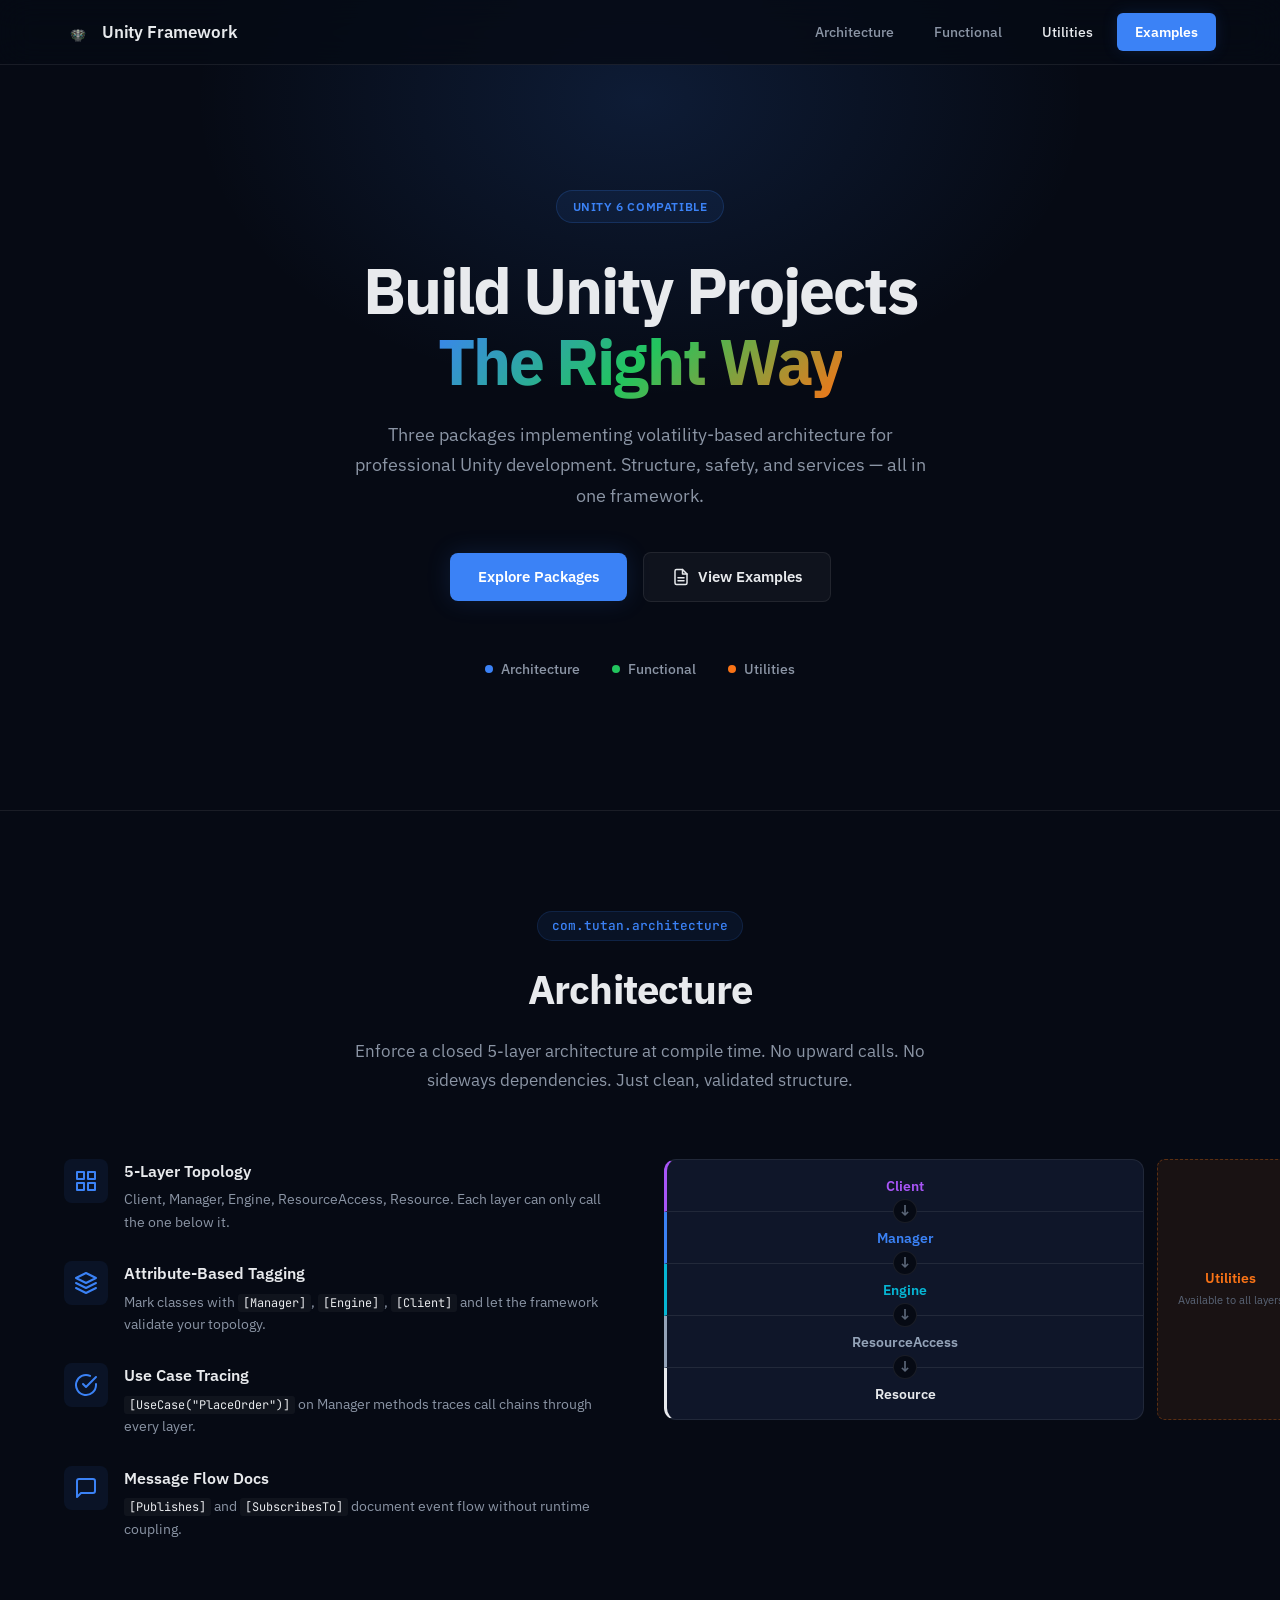
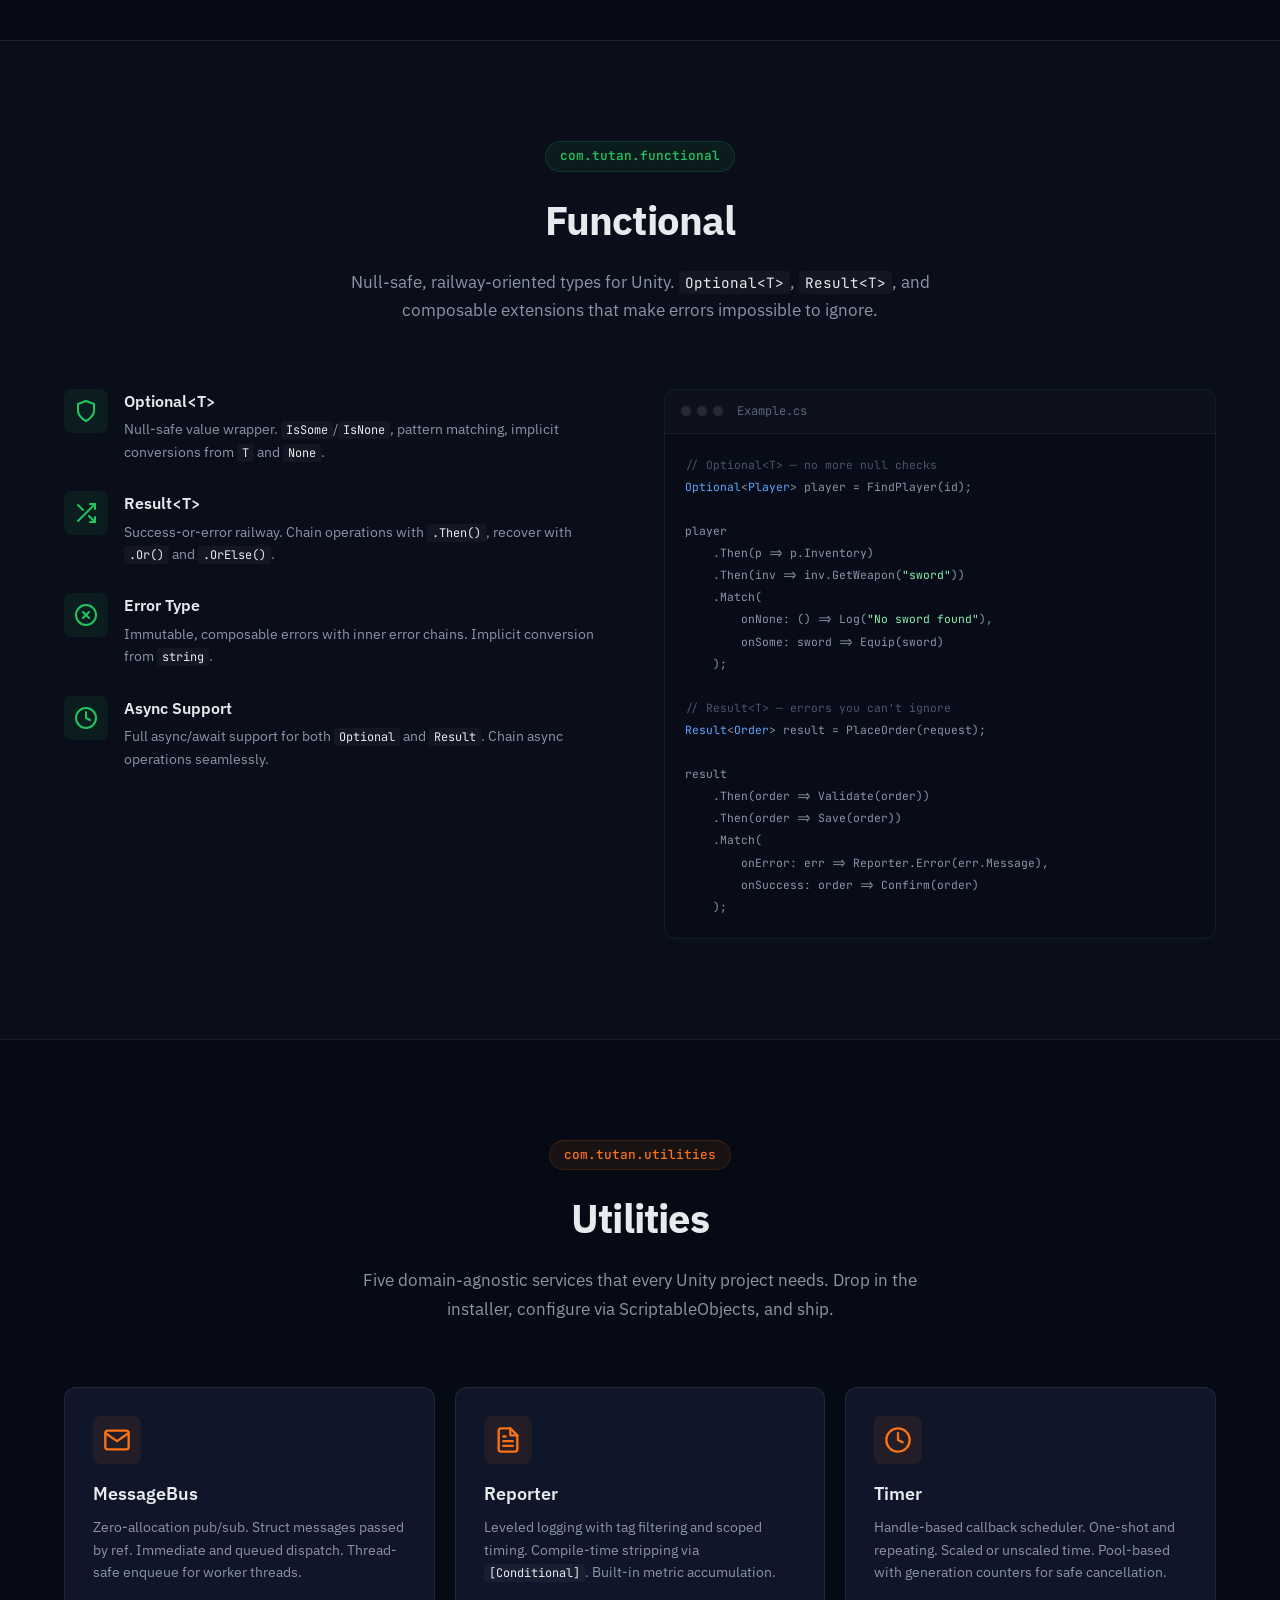
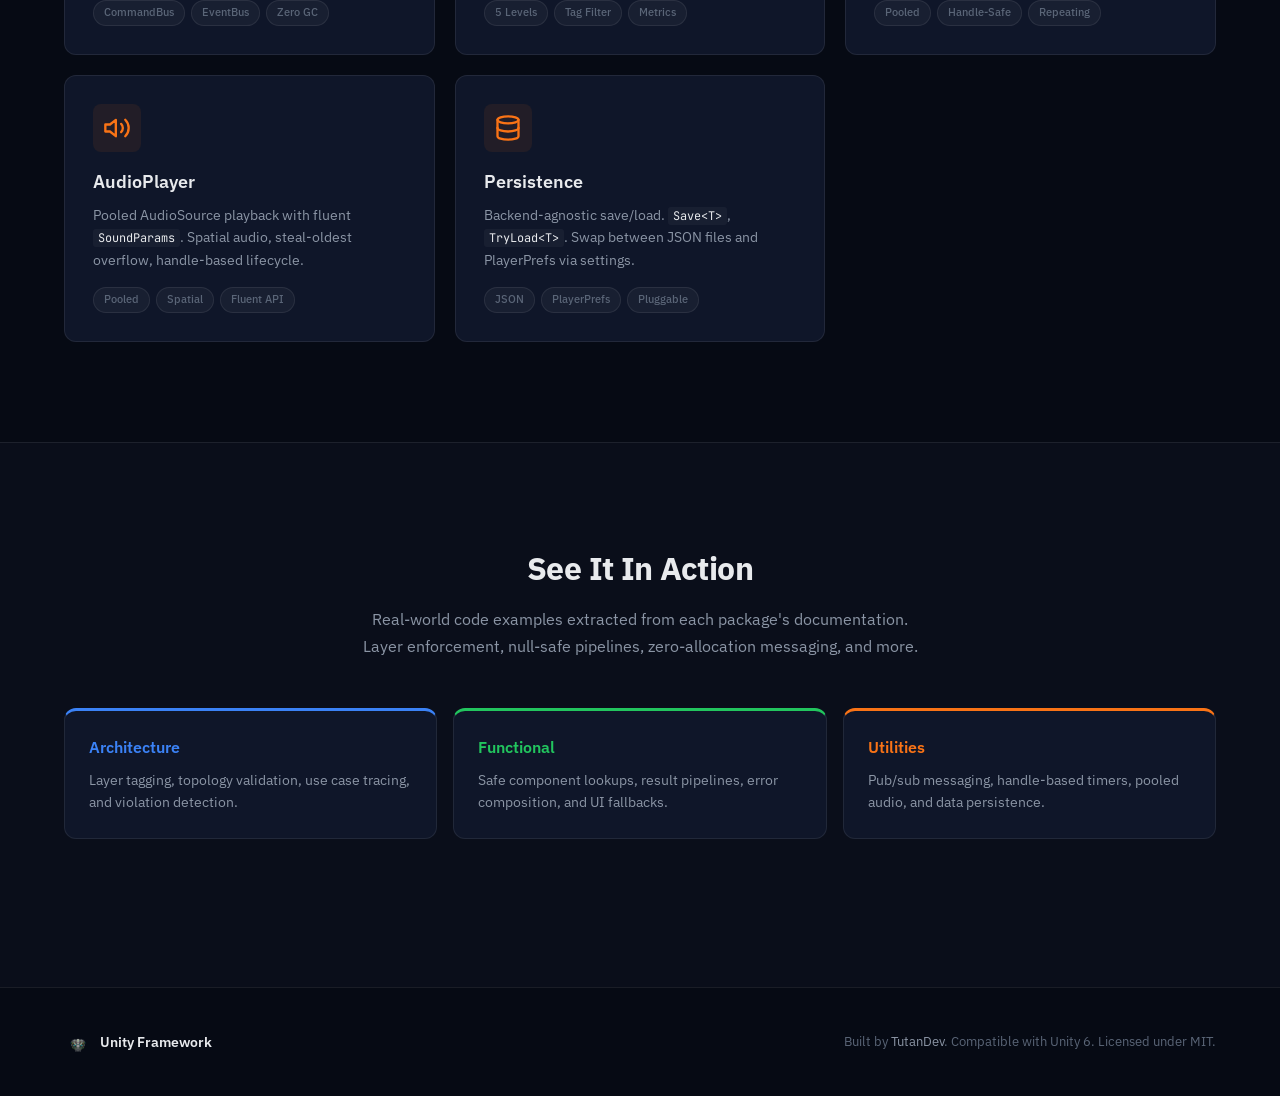
==== index.html @ 863e9ae8 "Initial Unity Framework showcase website Single-page site with three package sections (Architecture," ====
<!DOCTYPE html>
<html lang="en">
<head>
  <meta charset="UTF-8">
  <meta name="viewport" content="width=device-width, initial-scale=1.0">
  <title>Unity Framework - Professional Unity Packages</title>
  <meta name="description" content="Three Unity packages for building professional projects using volatility-based architecture. Architecture enforcement, functional primitives, and infrastructure utilities.">
  <link rel="preconnect" href="https://fonts.googleapis.com">
  <link rel="preconnect" href="https://fonts.gstatic.com" crossorigin>
  <link href="https://fonts.googleapis.com/css2?family=IBM+Plex+Sans:wght@300;400;500;600;700&family=JetBrains+Mono:wght@400;500;600&display=swap" rel="stylesheet">
  <link rel="stylesheet" href="styles.css">
</head>
<body>

  <!-- Navigation -->
  <nav class="nav" id="nav">
    <div class="nav-inner">
      <a href="#hero" class="nav-logo">
        <img src="logo.png" alt="" class="nav-logo-icon" aria-hidden="true">
        Unity Framework
      </a>
      <div class="nav-links">
        <a href="#architecture" class="nav-link">Architecture</a>
        <a href="#functional" class="nav-link">Functional</a>
        <a href="#utilities" class="nav-link">Utilities</a>
        <a href="examples.html" class="nav-link nav-link--examples">Examples</a>
      </div>
      <button class="nav-toggle" id="nav-toggle" aria-label="Toggle navigation menu" aria-expanded="false">
        <span></span><span></span><span></span>
      </button>
    </div>
  </nav>

  <!-- Hero -->
  <header class="hero" id="hero">
    <div class="hero-glow" aria-hidden="true"></div>
    <div class="container hero-content">
      <div class="hero-badge">Unity 6 Compatible</div>
      <h1 class="hero-title">
        Build Unity Projects<br>
        <span class="hero-title-accent">The Right Way</span>
      </h1>
      <p class="hero-subtitle">
        Three packages implementing volatility-based architecture for professional Unity development.
        Structure, safety, and services — all in one framework.
      </p>
      <div class="hero-actions">
        <a href="#architecture" class="btn btn--primary">Explore Packages</a>
        <a href="examples.html" class="btn btn--ghost">
          <svg width="18" height="18" viewBox="0 0 24 24" fill="none" stroke="currentColor" stroke-width="2" stroke-linecap="round" stroke-linejoin="round" aria-hidden="true"><path d="M14 2H6a2 2 0 00-2 2v16a2 2 0 002 2h12a2 2 0 002-2V8z"/><polyline points="14 2 14 8 20 8"/><line x1="16" y1="13" x2="8" y2="13"/><line x1="16" y1="17" x2="8" y2="17"/></svg>
          View Examples
        </a>
      </div>
      <div class="hero-packages">
        <a href="#architecture" class="hero-package hero-package--arch">
          <span class="hero-package-dot" aria-hidden="true"></span>
          Architecture
        </a>
        <a href="#functional" class="hero-package hero-package--func">
          <span class="hero-package-dot" aria-hidden="true"></span>
          Functional
        </a>
        <a href="#utilities" class="hero-package hero-package--util">
          <span class="hero-package-dot" aria-hidden="true"></span>
          Utilities
        </a>
      </div>
    </div>
  </header>

  <!-- Architecture Package -->
  <section class="package" id="architecture">
    <div class="container">
      <div class="package-header">
        <span class="package-label package-label--arch">com.tutan.architecture</span>
        <h2 class="package-title">Architecture</h2>
        <p class="package-desc">
          Enforce a closed 5-layer architecture at compile time.
          No upward calls. No sideways dependencies. Just clean, validated structure.
        </p>
      </div>
      <div class="arch-layout">
        <div class="feature-list">
          <div class="feature">
            <div class="feature-icon feature-icon--arch" aria-hidden="true">
              <svg width="24" height="24" viewBox="0 0 24 24" fill="none" stroke="currentColor" stroke-width="2" stroke-linecap="round" stroke-linejoin="round"><rect x="3" y="3" width="7" height="7"/><rect x="14" y="3" width="7" height="7"/><rect x="3" y="14" width="7" height="7"/><rect x="14" y="14" width="7" height="7"/></svg>
            </div>
            <div>
              <h3 class="feature-name">5-Layer Topology</h3>
              <p class="feature-desc">Client, Manager, Engine, ResourceAccess, Resource. Each layer can only call the one below it.</p>
            </div>
          </div>
          <div class="feature">
            <div class="feature-icon feature-icon--arch" aria-hidden="true">
              <svg width="24" height="24" viewBox="0 0 24 24" fill="none" stroke="currentColor" stroke-width="2" stroke-linecap="round" stroke-linejoin="round"><path d="M12 2L2 7l10 5 10-5-10-5z"/><path d="M2 17l10 5 10-5"/><path d="M2 12l10 5 10-5"/></svg>
            </div>
            <div>
              <h3 class="feature-name">Attribute-Based Tagging</h3>
              <p class="feature-desc">Mark classes with <code>[Manager]</code>, <code>[Engine]</code>, <code>[Client]</code> and let the framework validate your topology.</p>
            </div>
          </div>
          <div class="feature">
            <div class="feature-icon feature-icon--arch" aria-hidden="true">
              <svg width="24" height="24" viewBox="0 0 24 24" fill="none" stroke="currentColor" stroke-width="2" stroke-linecap="round" stroke-linejoin="round"><path d="M22 11.08V12a10 10 0 11-5.93-9.14"/><polyline points="22 4 12 14.01 9 11.01"/></svg>
            </div>
            <div>
              <h3 class="feature-name">Use Case Tracing</h3>
              <p class="feature-desc"><code>[UseCase("PlaceOrder")]</code> on Manager methods traces call chains through every layer.</p>
            </div>
          </div>
          <div class="feature">
            <div class="feature-icon feature-icon--arch" aria-hidden="true">
              <svg width="24" height="24" viewBox="0 0 24 24" fill="none" stroke="currentColor" stroke-width="2" stroke-linecap="round" stroke-linejoin="round"><path d="M21 15a2 2 0 01-2 2H7l-4 4V5a2 2 0 012-2h14a2 2 0 012 2z"/></svg>
            </div>
            <div>
              <h3 class="feature-name">Message Flow Docs</h3>
              <p class="feature-desc"><code>[Publishes]</code> and <code>[SubscribesTo]</code> document event flow without runtime coupling.</p>
            </div>
          </div>
        </div>

        <!-- Layer Diagram -->
      <div class="layer-diagram" aria-label="Architecture layer diagram showing the 5 layers">
        <div class="layer layer--client">
          <span class="layer-name">Client</span>
          <span class="layer-arrow" aria-hidden="true">&#8595;</span>
        </div>
        <div class="layer layer--manager">
          <span class="layer-name">Manager</span>
          <span class="layer-arrow" aria-hidden="true">&#8595;</span>
        </div>
        <div class="layer layer--engine">
          <span class="layer-name">Engine</span>
          <span class="layer-arrow" aria-hidden="true">&#8595;</span>
        </div>
        <div class="layer layer--access">
          <span class="layer-name">ResourceAccess</span>
          <span class="layer-arrow" aria-hidden="true">&#8595;</span>
        </div>
        <div class="layer layer--resource">
          <span class="layer-name">Resource</span>
        </div>
        <div class="layer-sidebar">
          <span class="layer-sidebar-label">Utilities</span>
          <span class="layer-sidebar-note">Available to all layers</span>
        </div>
      </div>
      </div>
    </div>
  </section>

  <!-- Functional Package -->
  <section class="package package--alt" id="functional">
    <div class="container">
      <div class="package-header">
        <span class="package-label package-label--func">com.tutan.functional</span>
        <h2 class="package-title">Functional</h2>
        <p class="package-desc">
          Null-safe, railway-oriented types for Unity.
          <code>Optional&lt;T&gt;</code>, <code>Result&lt;T&gt;</code>, and composable extensions that make errors impossible to ignore.
        </p>
      </div>
      <div class="package-grid package-grid--reverse">
        <div class="code-card code-card--func">
          <div class="code-card-header">
            <span class="code-card-dot" aria-hidden="true"></span>
            <span class="code-card-dot" aria-hidden="true"></span>
            <span class="code-card-dot" aria-hidden="true"></span>
            <span class="code-card-file">Example.cs</span>
          </div>
<pre class="code-block"><code><span class="cmt">// Optional&lt;T&gt; — no more null checks</span>
<span class="type">Optional</span>&lt;<span class="type">Player</span>&gt; player = FindPlayer(id);

player
    .Then(p => p.Inventory)
    .Then(inv => inv.GetWeapon(<span class="str">"sword"</span>))
    .Match(
        onNone: () => Log(<span class="str">"No sword found"</span>),
        onSome: sword => Equip(sword)
    );

<span class="cmt">// Result&lt;T&gt; — errors you can't ignore</span>
<span class="type">Result</span>&lt;<span class="type">Order</span>&gt; result = PlaceOrder(request);

result
    .Then(order => Validate(order))
    .Then(order => Save(order))
    .Match(
        onError: err => Reporter.Error(err.Message),
        onSuccess: order => Confirm(order)
    );</code></pre>
        </div>
        <div class="feature-list">
          <div class="feature">
            <div class="feature-icon feature-icon--func" aria-hidden="true">
              <svg width="24" height="24" viewBox="0 0 24 24" fill="none" stroke="currentColor" stroke-width="2" stroke-linecap="round" stroke-linejoin="round"><path d="M12 22s8-4 8-10V5l-8-3-8 3v7c0 6 8 10 8 10z"/></svg>
            </div>
            <div>
              <h3 class="feature-name">Optional&lt;T&gt;</h3>
              <p class="feature-desc">Null-safe value wrapper. <code>IsSome</code>/<code>IsNone</code>, pattern matching, implicit conversions from <code>T</code> and <code>None</code>.</p>
            </div>
          </div>
          <div class="feature">
            <div class="feature-icon feature-icon--func" aria-hidden="true">
              <svg width="24" height="24" viewBox="0 0 24 24" fill="none" stroke="currentColor" stroke-width="2" stroke-linecap="round" stroke-linejoin="round"><polyline points="16 3 21 3 21 8"/><line x1="4" y1="20" x2="21" y2="3"/><polyline points="21 16 21 21 16 21"/><line x1="15" y1="15" x2="21" y2="21"/><line x1="4" y1="4" x2="9" y2="9"/></svg>
            </div>
            <div>
              <h3 class="feature-name">Result&lt;T&gt;</h3>
              <p class="feature-desc">Success-or-error railway. Chain operations with <code>.Then()</code>, recover with <code>.Or()</code> and <code>.OrElse()</code>.</p>
            </div>
          </div>
          <div class="feature">
            <div class="feature-icon feature-icon--func" aria-hidden="true">
              <svg width="24" height="24" viewBox="0 0 24 24" fill="none" stroke="currentColor" stroke-width="2" stroke-linecap="round" stroke-linejoin="round"><circle cx="12" cy="12" r="10"/><line x1="15" y1="9" x2="9" y2="15"/><line x1="9" y1="9" x2="15" y2="15"/></svg>
            </div>
            <div>
              <h3 class="feature-name">Error Type</h3>
              <p class="feature-desc">Immutable, composable errors with inner error chains. Implicit conversion from <code>string</code>.</p>
            </div>
          </div>
          <div class="feature">
            <div class="feature-icon feature-icon--func" aria-hidden="true">
              <svg width="24" height="24" viewBox="0 0 24 24" fill="none" stroke="currentColor" stroke-width="2" stroke-linecap="round" stroke-linejoin="round"><circle cx="12" cy="12" r="10"/><polyline points="12 6 12 12 16 14"/></svg>
            </div>
            <div>
              <h3 class="feature-name">Async Support</h3>
              <p class="feature-desc">Full async/await support for both <code>Optional</code> and <code>Result</code>. Chain async operations seamlessly.</p>
            </div>
          </div>
        </div>
      </div>
    </div>
  </section>

  <!-- Utilities Package -->
  <section class="package" id="utilities">
    <div class="container">
      <div class="package-header">
        <span class="package-label package-label--util">com.tutan.utilities</span>
        <h2 class="package-title">Utilities</h2>
        <p class="package-desc">
          Five domain-agnostic services that every Unity project needs.
          Drop in the installer, configure via ScriptableObjects, and ship.
        </p>
      </div>

      <div class="util-grid">
        <!-- MessageBus -->
        <div class="util-card">
          <div class="util-card-icon util-card-icon--util" aria-hidden="true">
            <svg width="28" height="28" viewBox="0 0 24 24" fill="none" stroke="currentColor" stroke-width="2" stroke-linecap="round" stroke-linejoin="round"><path d="M4 4h16c1.1 0 2 .9 2 2v12c0 1.1-.9 2-2 2H4c-1.1 0-2-.9-2-2V6c0-1.1.9-2 2-2z"/><polyline points="22,6 12,13 2,6"/></svg>
          </div>
          <h3 class="util-card-title">MessageBus</h3>
          <p class="util-card-desc">Zero-allocation pub/sub. Struct messages passed by ref. Immediate and queued dispatch. Thread-safe enqueue for worker threads.</p>
          <div class="util-card-tags">
            <span class="tag">CommandBus</span>
            <span class="tag">EventBus</span>
            <span class="tag">Zero GC</span>
          </div>
        </div>

        <!-- Reporter -->
        <div class="util-card">
          <div class="util-card-icon util-card-icon--util" aria-hidden="true">
            <svg width="28" height="28" viewBox="0 0 24 24" fill="none" stroke="currentColor" stroke-width="2" stroke-linecap="round" stroke-linejoin="round"><path d="M14 2H6a2 2 0 00-2 2v16a2 2 0 002 2h12a2 2 0 002-2V8z"/><polyline points="14 2 14 8 20 8"/><line x1="16" y1="13" x2="8" y2="13"/><line x1="16" y1="17" x2="8" y2="17"/><polyline points="10 9 9 9 8 9"/></svg>
          </div>
          <h3 class="util-card-title">Reporter</h3>
          <p class="util-card-desc">Leveled logging with tag filtering and scoped timing. Compile-time stripping via <code>[Conditional]</code>. Built-in metric accumulation.</p>
          <div class="util-card-tags">
            <span class="tag">5 Levels</span>
            <span class="tag">Tag Filter</span>
            <span class="tag">Metrics</span>
          </div>
        </div>

        <!-- Timer -->
        <div class="util-card">
          <div class="util-card-icon util-card-icon--util" aria-hidden="true">
            <svg width="28" height="28" viewBox="0 0 24 24" fill="none" stroke="currentColor" stroke-width="2" stroke-linecap="round" stroke-linejoin="round"><circle cx="12" cy="12" r="10"/><polyline points="12 6 12 12 16 14"/></svg>
          </div>
          <h3 class="util-card-title">Timer</h3>
          <p class="util-card-desc">Handle-based callback scheduler. One-shot and repeating. Scaled or unscaled time. Pool-based with generation counters for safe cancellation.</p>
          <div class="util-card-tags">
            <span class="tag">Pooled</span>
            <span class="tag">Handle-Safe</span>
            <span class="tag">Repeating</span>
          </div>
        </div>

        <!-- AudioPlayer -->
        <div class="util-card">
          <div class="util-card-icon util-card-icon--util" aria-hidden="true">
            <svg width="28" height="28" viewBox="0 0 24 24" fill="none" stroke="currentColor" stroke-width="2" stroke-linecap="round" stroke-linejoin="round"><polygon points="11 5 6 9 2 9 2 15 6 15 11 19 11 5"/><path d="M19.07 4.93a10 10 0 010 14.14"/><path d="M15.54 8.46a5 5 0 010 7.07"/></svg>
          </div>
          <h3 class="util-card-title">AudioPlayer</h3>
          <p class="util-card-desc">Pooled AudioSource playback with fluent <code>SoundParams</code>. Spatial audio, steal-oldest overflow, handle-based lifecycle.</p>
          <div class="util-card-tags">
            <span class="tag">Pooled</span>
            <span class="tag">Spatial</span>
            <span class="tag">Fluent API</span>
          </div>
        </div>

        <!-- Persistence -->
        <div class="util-card">
          <div class="util-card-icon util-card-icon--util" aria-hidden="true">
            <svg width="28" height="28" viewBox="0 0 24 24" fill="none" stroke="currentColor" stroke-width="2" stroke-linecap="round" stroke-linejoin="round"><ellipse cx="12" cy="5" rx="9" ry="3"/><path d="M21 12c0 1.66-4 3-9 3s-9-1.34-9-3"/><path d="M3 5v14c0 1.66 4 3 9 3s9-1.34 9-3V5"/></svg>
          </div>
          <h3 class="util-card-title">Persistence</h3>
          <p class="util-card-desc">Backend-agnostic save/load. <code>Save&lt;T&gt;</code>, <code>TryLoad&lt;T&gt;</code>. Swap between JSON files and PlayerPrefs via settings.</p>
          <div class="util-card-tags">
            <span class="tag">JSON</span>
            <span class="tag">PlayerPrefs</span>
            <span class="tag">Pluggable</span>
          </div>
        </div>
      </div>

    </div>
  </section>

  <!-- Examples Section -->
  <section class="examples-cta" id="examples">
    <div class="container examples-cta-inner">
      <h2 class="examples-cta-title">See It In Action</h2>
      <p class="examples-cta-desc">
        Real-world code examples extracted from each package's documentation.
        Layer enforcement, null-safe pipelines, zero-allocation messaging, and more.
      </p>
      <div class="examples-cta-cards">
        <a href="examples.html#arch-examples" class="examples-card examples-card--arch">
          <h3>Architecture</h3>
          <p>Layer tagging, topology validation, use case tracing, and violation detection.</p>
        </a>
        <a href="examples.html#func-examples" class="examples-card examples-card--func">
          <h3>Functional</h3>
          <p>Safe component lookups, result pipelines, error composition, and UI fallbacks.</p>
        </a>
        <a href="examples.html#util-examples" class="examples-card examples-card--util">
          <h3>Utilities</h3>
          <p>Pub/sub messaging, handle-based timers, pooled audio, and data persistence.</p>
        </a>
      </div>
    </div>
  </section>

  <!-- Footer -->
  <footer class="footer">
    <div class="container footer-inner">
      <div class="footer-brand">
        <img src="logo.png" alt="" class="nav-logo-icon" aria-hidden="true">
        <span>Unity Framework</span>
      </div>
      <p class="footer-copy">
        Built by <a href="https://github.com/TutanDev" target="_blank" rel="noopener noreferrer">TutanDev</a>.
        Compatible with Unity 6.
        Licensed under MIT.
      </p>
    </div>
  </footer>

  <script src="main.js"></script>
</body>
</html>
---- styles.css ----
/* ================================================================
   Unity Framework — Showcase Website
   Design: Dark developer-focused, OLED-inspired
   Typography: JetBrains Mono (code) / IBM Plex Sans (body)
   Colors: Blue (Architecture), Green (Functional), Orange (Utilities)
   ================================================================ */

/* --- Reset & Base --- */
*, *::before, *::after { box-sizing: border-box; margin: 0; padding: 0; }

:root {
  /* Surfaces */
  --bg-deep:       #060a14;
  --bg-base:       #0a0e1a;
  --bg-elevated:   #111827;
  --bg-card:       #0f1629;
  --surface:       rgba(255, 255, 255, 0.04);
  --border:        rgba(255, 255, 255, 0.08);

  /* Text */
  --text-primary:  #e8eaed;
  --text-secondary:#8b95a5;
  --text-muted:    #5a6577;

  /* Package Accents */
  --arch-color:    #3b82f6;
  --arch-glow:     rgba(59, 130, 246, 0.15);
  --arch-soft:     rgba(59, 130, 246, 0.08);
  --func-color:    #22c55e;
  --func-glow:     rgba(34, 197, 94, 0.15);
  --func-soft:     rgba(34, 197, 94, 0.08);
  --util-color:    #f97316;
  --util-glow:     rgba(249, 115, 22, 0.15);
  --util-soft:     rgba(249, 115, 22, 0.08);

  /* Code */
  --code-bg:       #080c18;
  --code-border:   rgba(255, 255, 255, 0.06);

  /* Spacing */
  --container:     1200px;
  --radius:        12px;
  --radius-sm:     8px;
  --radius-xs:     6px;

  /* Typography */
  --font-body:     'IBM Plex Sans', -apple-system, BlinkMacSystemFont, 'Segoe UI', sans-serif;
  --font-code:     'JetBrains Mono', 'Fira Code', 'Cascadia Code', monospace;

  /* Easing */
  --ease-out:      cubic-bezier(0.16, 1, 0.3, 1);
}

html {
  scroll-behavior: smooth;
  scroll-padding-top: 80px;
}

body {
  font-family: var(--font-body);
  background: var(--bg-deep);
  color: var(--text-primary);
  line-height: 1.6;
  -webkit-font-smoothing: antialiased;
  -moz-osx-font-smoothing: grayscale;
}

.sr-only {
  position: absolute;
  width: 1px;
  height: 1px;
  padding: 0;
  margin: -1px;
  overflow: hidden;
  clip: rect(0, 0, 0, 0);
  white-space: nowrap;
  border-width: 0;
}

.container {
  max-width: var(--container);
  margin: 0 auto;
  padding: 0 24px;
}

a { color: inherit; text-decoration: none; }
code { font-family: var(--font-code); font-size: 0.875em; }

/* --- Navigation --- */
.nav {
  position: fixed;
  top: 0;
  left: 0;
  right: 0;
  z-index: 100;
  background: rgba(6, 10, 20, 0.8);
  backdrop-filter: blur(16px);
  -webkit-backdrop-filter: blur(16px);
  border-bottom: 1px solid var(--border);
  transition: background 0.3s var(--ease-out);
}

.nav-inner {
  max-width: var(--container);
  margin: 0 auto;
  padding: 0 24px;
  display: flex;
  align-items: center;
  justify-content: space-between;
  height: 64px;
}

.nav-logo {
  display: flex;
  align-items: center;
  gap: 10px;
  font-weight: 600;
  font-size: 1.05rem;
  letter-spacing: -0.01em;
  cursor: pointer;
}

.nav-logo-icon {
  width: 28px;
  height: 28px;
  object-fit: contain;
}

.nav-links {
  display: flex;
  align-items: center;
  gap: 8px;
}

.nav-link {
  padding: 8px 16px;
  font-size: 0.875rem;
  font-weight: 500;
  color: var(--text-secondary);
  border-radius: var(--radius-xs);
  transition: color 0.2s, background 0.2s;
  cursor: pointer;
}

.nav-link:hover,
.nav-link:focus-visible {
  color: var(--text-primary);
  background: var(--surface);
}

.nav-link--examples {
  background: var(--arch-color);
  color: #fff !important;
  border-radius: var(--radius-xs);
  font-weight: 600;
  padding: 8px 18px;
  box-shadow: 0 0 16px var(--arch-glow);
  transition: box-shadow 0.3s, transform 0.2s var(--ease-out), background 0.2s;
}

.nav-link--examples:hover {
  background: #2563eb;
  box-shadow: 0 0 28px rgba(59, 130, 246, 0.4);
  transform: translateY(-1px);
}

.nav-toggle {
  display: none;
  flex-direction: column;
  gap: 5px;
  background: none;
  border: none;
  cursor: pointer;
  padding: 8px;
}

.nav-toggle span {
  display: block;
  width: 22px;
  height: 2px;
  background: var(--text-secondary);
  border-radius: 2px;
  transition: transform 0.3s var(--ease-out), opacity 0.2s;
}

/* --- Hero --- */
.hero {
  position: relative;
  padding: 160px 0 100px;
  overflow: hidden;
  min-height: 90vh;
  display: flex;
  align-items: center;
}

.hero-glow {
  position: absolute;
  top: -200px;
  left: 50%;
  transform: translateX(-50%);
  width: 900px;
  height: 600px;
  background: radial-gradient(ellipse, var(--arch-glow) 0%, transparent 70%);
  pointer-events: none;
}

.hero-content {
  position: relative;
  text-align: center;
  max-width: 780px;
  margin: 0 auto;
}

.hero-badge {
  display: inline-block;
  padding: 6px 16px;
  font-size: 0.75rem;
  font-weight: 600;
  letter-spacing: 0.05em;
  text-transform: uppercase;
  color: var(--arch-color);
  background: var(--arch-soft);
  border: 1px solid rgba(59, 130, 246, 0.2);
  border-radius: 100px;
  margin-bottom: 32px;
}

.hero-title {
  font-size: clamp(2.5rem, 6vw, 4rem);
  font-weight: 700;
  line-height: 1.1;
  letter-spacing: -0.03em;
  margin-bottom: 24px;
}

.hero-title-accent {
  background: linear-gradient(135deg, var(--arch-color), var(--func-color), var(--util-color));
  -webkit-background-clip: text;
  background-clip: text;
  -webkit-text-fill-color: transparent;
}

.hero-subtitle {
  font-size: 1.125rem;
  color: var(--text-secondary);
  max-width: 580px;
  margin: 0 auto 40px;
  line-height: 1.7;
}

.hero-actions {
  display: flex;
  align-items: center;
  justify-content: center;
  gap: 16px;
  margin-bottom: 56px;
}

/* Buttons */
.btn {
  display: inline-flex;
  align-items: center;
  gap: 8px;
  padding: 12px 28px;
  font-size: 0.9375rem;
  font-weight: 600;
  font-family: var(--font-body);
  border-radius: var(--radius-sm);
  cursor: pointer;
  transition: transform 0.2s var(--ease-out), box-shadow 0.2s, background 0.2s;
  border: none;
}

.btn:active { transform: scale(0.97); }

.btn--primary {
  background: var(--arch-color);
  color: #fff;
  box-shadow: 0 0 24px var(--arch-glow);
}

.btn--primary:hover { box-shadow: 0 0 40px rgba(59, 130, 246, 0.3); }
.btn--primary:focus-visible { outline: 2px solid var(--arch-color); outline-offset: 2px; }

.btn--ghost {
  background: var(--surface);
  color: var(--text-primary);
  border: 1px solid var(--border);
}

.btn--ghost:hover { background: rgba(255, 255, 255, 0.08); }
.btn--ghost:focus-visible { outline: 2px solid var(--text-secondary); outline-offset: 2px; }

/* Hero package links */
.hero-packages {
  display: flex;
  align-items: center;
  justify-content: center;
  gap: 32px;
}

.hero-package {
  display: flex;
  align-items: center;
  gap: 8px;
  font-size: 0.875rem;
  font-weight: 500;
  color: var(--text-secondary);
  cursor: pointer;
  transition: color 0.2s;
}

.hero-package:hover { color: var(--text-primary); }

.hero-package-dot {
  width: 8px;
  height: 8px;
  border-radius: 50%;
}

.hero-package--arch .hero-package-dot { background: var(--arch-color); }
.hero-package--func .hero-package-dot { background: var(--func-color); }
.hero-package--util .hero-package-dot { background: var(--util-color); }

/* --- Package Sections --- */
.package {
  padding: 100px 0;
  border-top: 1px solid var(--border);
}

.package--alt {
  background: var(--bg-base);
}

.package-header {
  text-align: center;
  margin-bottom: 64px;
}

.package-label {
  display: inline-block;
  padding: 4px 14px;
  font-family: var(--font-code);
  font-size: 0.8rem;
  font-weight: 500;
  border-radius: 100px;
  margin-bottom: 16px;
}

.package-label--arch {
  color: var(--arch-color);
  background: var(--arch-soft);
  border: 1px solid rgba(59, 130, 246, 0.15);
}

.package-label--func {
  color: var(--func-color);
  background: var(--func-soft);
  border: 1px solid rgba(34, 197, 94, 0.15);
}

.package-label--util {
  color: var(--util-color);
  background: var(--util-soft);
  border: 1px solid rgba(249, 115, 22, 0.15);
}

.package-title {
  font-size: 2.5rem;
  font-weight: 700;
  letter-spacing: -0.02em;
  margin-bottom: 16px;
}

.package-desc {
  font-size: 1.05rem;
  color: var(--text-secondary);
  max-width: 600px;
  margin: 0 auto;
  line-height: 1.7;
}

.package-desc code {
  color: var(--text-primary);
  background: var(--surface);
  padding: 2px 6px;
  border-radius: 4px;
  font-size: 0.85em;
}

/* Package Grid — features + code side by side */
.package-grid {
  display: grid;
  grid-template-columns: 1fr 1fr;
  gap: 48px;
  align-items: start;
}

.package-grid--reverse {
  direction: rtl;
}

.package-grid--reverse > * {
  direction: ltr;
}

/* Feature List */
.feature-list {
  display: flex;
  flex-direction: column;
  gap: 28px;
}

.feature {
  display: flex;
  gap: 16px;
  align-items: flex-start;
}

.feature-icon {
  flex-shrink: 0;
  width: 44px;
  height: 44px;
  display: flex;
  align-items: center;
  justify-content: center;
  border-radius: var(--radius-sm);
}

.feature-icon--arch {
  color: var(--arch-color);
  background: var(--arch-soft);
}

.feature-icon--func {
  color: var(--func-color);
  background: var(--func-soft);
}

.feature-icon--util {
  color: var(--util-color);
  background: var(--util-soft);
}

.feature-name {
  font-size: 1rem;
  font-weight: 600;
  margin-bottom: 4px;
}

.feature-desc {
  font-size: 0.875rem;
  color: var(--text-secondary);
  line-height: 1.6;
}

.feature-desc code {
  color: var(--text-primary);
  background: var(--surface);
  padding: 1px 5px;
  border-radius: 3px;
  font-size: 0.85em;
}

/* Code Cards */
.code-card {
  border-radius: var(--radius);
  border: 1px solid var(--code-border);
  overflow: hidden;
  background: var(--code-bg);
}

.code-card--arch { border-color: rgba(59, 130, 246, 0.12); }
.code-card--func { border-color: rgba(34, 197, 94, 0.12); }
.code-card--util { border-color: rgba(249, 115, 22, 0.12); }
.code-card--wide { margin-top: 48px; }

.code-card-header {
  display: flex;
  align-items: center;
  gap: 6px;
  padding: 12px 16px;
  background: rgba(255, 255, 255, 0.02);
  border-bottom: 1px solid var(--code-border);
}

.code-card-dot {
  width: 10px;
  height: 10px;
  border-radius: 50%;
  background: rgba(255, 255, 255, 0.1);
}

.code-card-file {
  margin-left: 8px;
  font-family: var(--font-code);
  font-size: 0.75rem;
  color: var(--text-muted);
}

.code-block {
  padding: 20px;
  overflow-x: auto;
  font-family: var(--font-code);
  font-size: 0.8125rem;
  line-height: 1.7;
  color: var(--text-secondary);
  tab-size: 4;
}

/* Syntax highlighting */
.code-block .kw   { color: #c084fc; }  /* keywords — purple */
.code-block .type { color: #60a5fa; }  /* types — blue */
.code-block .str  { color: #86efac; }  /* strings — green */
.code-block .num  { color: #fbbf24; }  /* numbers — amber */
.code-block .cmt  { color: #4a5568; }  /* comments — muted */
.code-block .attr { color: #f9a8d4; }  /* attributes — pink */

/* --- Architecture Layout (features + diagram side by side) --- */
.arch-layout {
  display: grid;
  grid-template-columns: 1fr 1fr;
  gap: 48px;
  align-items: start;
}

/* --- Layer Diagram --- */
.layer-diagram {
  display: flex;
  flex-direction: column;
  align-items: center;
  gap: 0;
  position: relative;
  max-width: 480px;
}

.layer {
  width: 100%;
  padding: 14px 24px;
  text-align: center;
  font-weight: 600;
  font-size: 0.9rem;
  position: relative;
  border: 1px solid var(--border);
  background: var(--bg-card);
}

.layer:first-child { border-radius: var(--radius) var(--radius) 0 0; }
.layer:nth-child(5) { border-radius: 0 0 var(--radius) var(--radius); }
.layer + .layer { border-top: none; }

.layer-name { position: relative; z-index: 1; }

.layer-arrow {
  position: absolute;
  bottom: -12px;
  left: 50%;
  transform: translateX(-50%);
  z-index: 2;
  font-size: 1rem;
  color: var(--text-muted);
  width: 24px;
  height: 24px;
  display: flex;
  align-items: center;
  justify-content: center;
  background: var(--bg-deep);
  border-radius: 50%;
  border: 1px solid var(--border);
}

.layer--client   { color: #a855f7; border-left-color: #a855f7; border-left-width: 3px; }
.layer--manager  { color: var(--arch-color); border-left-color: var(--arch-color); border-left-width: 3px; }
.layer--engine   { color: #06b6d4; border-left-color: #06b6d4; border-left-width: 3px; }
.layer--access   { color: #94a3b8; border-left-color: #94a3b8; border-left-width: 3px; }
.layer--resource { color: var(--text-primary); border-left-color: var(--text-primary); border-left-width: 3px; }

.layer-sidebar {
  position: absolute;
  right: -160px;
  top: 0;
  bottom: 0;
  display: flex;
  flex-direction: column;
  align-items: center;
  justify-content: center;
  text-align: center;
  padding: 16px 20px;
  border: 1px dashed rgba(249, 115, 22, 0.3);
  border-radius: var(--radius-sm);
  background: var(--util-soft);
}

.layer-sidebar-label {
  display: block;
  font-weight: 600;
  font-size: 0.85rem;
  color: var(--util-color);
}

.layer-sidebar-note {
  display: block;
  font-size: 0.7rem;
  color: var(--text-muted);
  margin-top: 2px;
}

/* --- Utilities Grid --- */
.util-grid {
  display: grid;
  grid-template-columns: repeat(auto-fill, minmax(300px, 1fr));
  gap: 20px;
}

.util-card {
  padding: 28px;
  background: var(--bg-card);
  border: 1px solid var(--border);
  border-radius: var(--radius);
  transition: border-color 0.3s, box-shadow 0.3s;
}

.util-card:hover {
  border-color: rgba(249, 115, 22, 0.2);
  box-shadow: 0 0 32px var(--util-soft);
}

.util-card-icon {
  width: 48px;
  height: 48px;
  display: flex;
  align-items: center;
  justify-content: center;
  border-radius: var(--radius-sm);
  margin-bottom: 16px;
}

.util-card-icon--util {
  color: var(--util-color);
  background: var(--util-soft);
}

.util-card-title {
  font-size: 1.1rem;
  font-weight: 600;
  margin-bottom: 8px;
}

.util-card-desc {
  font-size: 0.875rem;
  color: var(--text-secondary);
  line-height: 1.6;
  margin-bottom: 16px;
}

.util-card-desc code {
  color: var(--text-primary);
  background: var(--surface);
  padding: 1px 5px;
  border-radius: 3px;
  font-size: 0.85em;
}

.util-card-tags {
  display: flex;
  flex-wrap: wrap;
  gap: 6px;
}

.tag {
  padding: 3px 10px;
  font-size: 0.7rem;
  font-weight: 500;
  color: var(--text-muted);
  background: var(--surface);
  border-radius: 100px;
  border: 1px solid var(--border);
}

/* --- Examples CTA Section --- */
.examples-cta {
  padding: 100px 0;
  background: var(--bg-base);
  border-top: 1px solid var(--border);
}

.examples-cta-inner {
  text-align: center;
}

.examples-cta-title {
  font-size: 2rem;
  font-weight: 700;
  letter-spacing: -0.02em;
  margin-bottom: 12px;
}

.examples-cta-desc {
  color: var(--text-secondary);
  max-width: 560px;
  margin: 0 auto 48px;
  line-height: 1.7;
}

.examples-cta-cards {
  display: grid;
  grid-template-columns: repeat(auto-fill, minmax(280px, 1fr));
  gap: 16px;
  margin-bottom: 48px;
  text-align: left;
}

.examples-card {
  padding: 24px;
  background: var(--bg-card);
  border: 1px solid var(--border);
  border-radius: var(--radius);
  border-top: 3px solid var(--border);
}

.examples-card h3 {
  font-size: 1rem;
  font-weight: 600;
  margin-bottom: 8px;
}

.examples-card p {
  font-size: 0.875rem;
  color: var(--text-secondary);
  line-height: 1.6;
}

.examples-card--arch { border-top-color: var(--arch-color); }
.examples-card--arch h3 { color: var(--arch-color); }
.examples-card--func { border-top-color: var(--func-color); }
.examples-card--func h3 { color: var(--func-color); }
.examples-card--util { border-top-color: var(--util-color); }
.examples-card--util h3 { color: var(--util-color); }

.examples-card {
  display: block;
  cursor: pointer;
  transition: border-color 0.3s, box-shadow 0.3s, transform 0.2s var(--ease-out);
}

.examples-card:hover {
  transform: translateY(-2px);
}

.examples-card--arch:hover {
  border-color: var(--arch-color);
  box-shadow: 0 0 24px var(--arch-soft);
}

.examples-card--func:hover {
  border-color: var(--func-color);
  box-shadow: 0 0 24px var(--func-soft);
}

.examples-card--util:hover {
  border-color: var(--util-color);
  box-shadow: 0 0 24px var(--util-soft);
}

.examples-card:focus-visible {
  outline: 2px solid var(--arch-color);
  outline-offset: 2px;
}


/* --- Footer --- */
.footer {
  padding: 40px 0;
  border-top: 1px solid var(--border);
}

.footer-inner {
  display: flex;
  align-items: center;
  justify-content: space-between;
}

.footer-brand {
  display: flex;
  align-items: center;
  gap: 8px;
  font-weight: 600;
  font-size: 0.9rem;
}

.footer-copy {
  font-size: 0.8rem;
  color: var(--text-muted);
}

.footer-copy a {
  color: var(--text-secondary);
  transition: color 0.2s;
}

.footer-copy a:hover { color: var(--text-primary); }

/* --- Animations --- */
@media (prefers-reduced-motion: no-preference) {
  .package-header,
  .feature,
  .util-card,
  .code-card,
  .examples-card,
  .layer-diagram {
    opacity: 0;
    transform: translateY(24px);
    transition: opacity 0.6s var(--ease-out), transform 0.6s var(--ease-out);
  }

  .package-header.visible,
  .feature.visible,
  .util-card.visible,
  .code-card.visible,
  .examples-card.visible,
  .layer-diagram.visible {
    opacity: 1;
    transform: translateY(0);
  }
}

/* Fallback: show everything if reduced motion is preferred */
@media (prefers-reduced-motion: reduce) {
  .package-header,
  .feature,
  .util-card,
  .code-card,
  .examples-card,
  .layer-diagram {
    opacity: 1;
    transform: none;
  }
}

/* --- Responsive --- */

/* Tablet (768px) */
@media (max-width: 768px) {
  .nav-links { display: none; }
  .nav-toggle { display: flex; }

  .nav-links.open {
    display: flex;
    flex-direction: column;
    position: absolute;
    top: 64px;
    left: 0;
    right: 0;
    background: rgba(6, 10, 20, 0.95);
    backdrop-filter: blur(16px);
    -webkit-backdrop-filter: blur(16px);
    padding: 16px 24px;
    border-bottom: 1px solid var(--border);
    gap: 4px;
  }

  .nav-links.open .nav-link {
    padding: 12px 16px;
    width: 100%;
  }

  .hero { padding: 120px 0 80px; min-height: auto; }
  .hero-title { font-size: 2.2rem; }
  .hero-subtitle { font-size: 1rem; }

  .package { padding: 72px 0; }
  .package-grid { grid-template-columns: 1fr; gap: 32px; }
  .arch-layout { grid-template-columns: 1fr; gap: 32px; }
  .package-grid--reverse { direction: ltr; }
  .package-title { font-size: 2rem; }

  .layer-sidebar {
    position: static;
    flex-direction: row;
    gap: 8px;
    margin-top: 12px;
    width: 100%;
    top: auto;
    bottom: auto;
  }

  .layer-diagram { max-width: 100%; }

  .util-grid { grid-template-columns: 1fr; }
  .examples-cta-cards { grid-template-columns: 1fr; }

  .footer-inner { flex-direction: column; gap: 12px; text-align: center; }
}

/* Small phone (375px) */
@media (max-width: 480px) {
  .hero-title { font-size: 1.85rem; }
  .hero-actions { flex-direction: column; }
  .hero-packages { flex-direction: column; gap: 12px; }

  .btn { width: 100%; justify-content: center; }

  .code-block { font-size: 0.75rem; padding: 16px; }
}
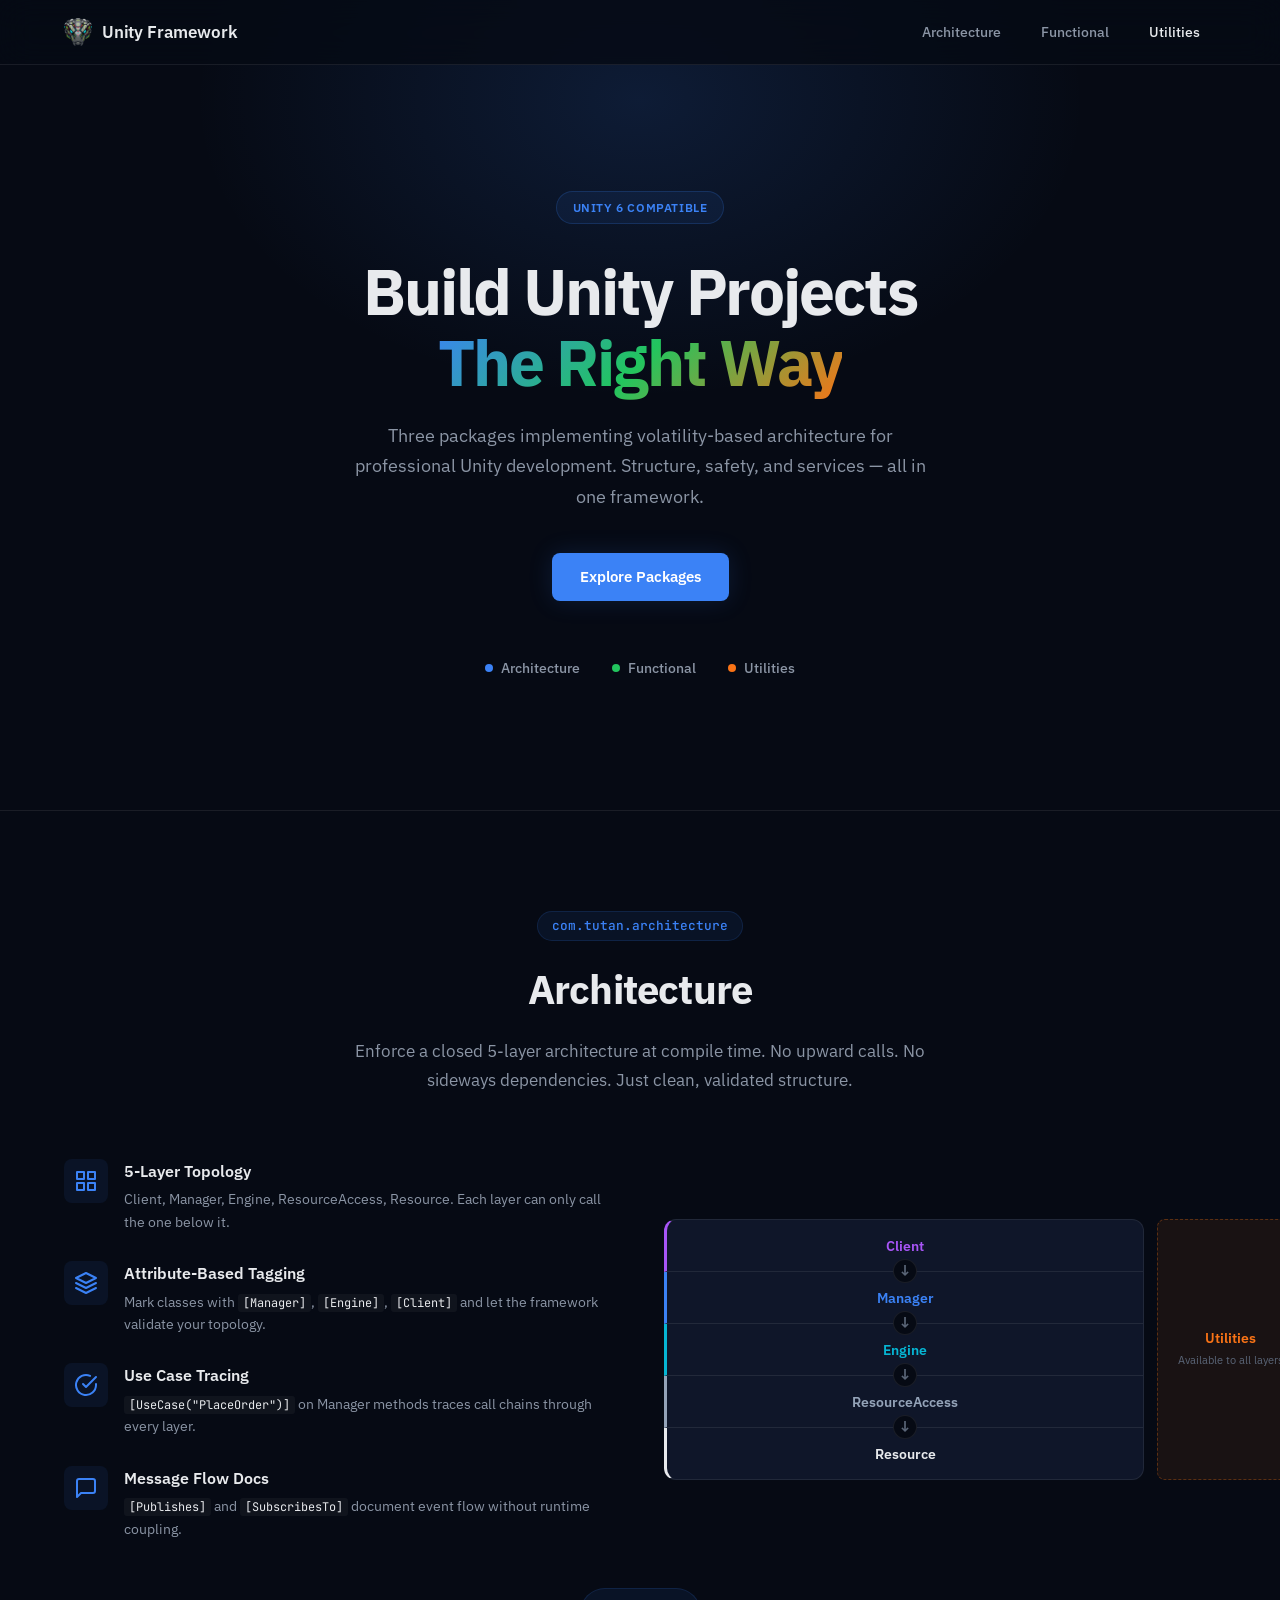
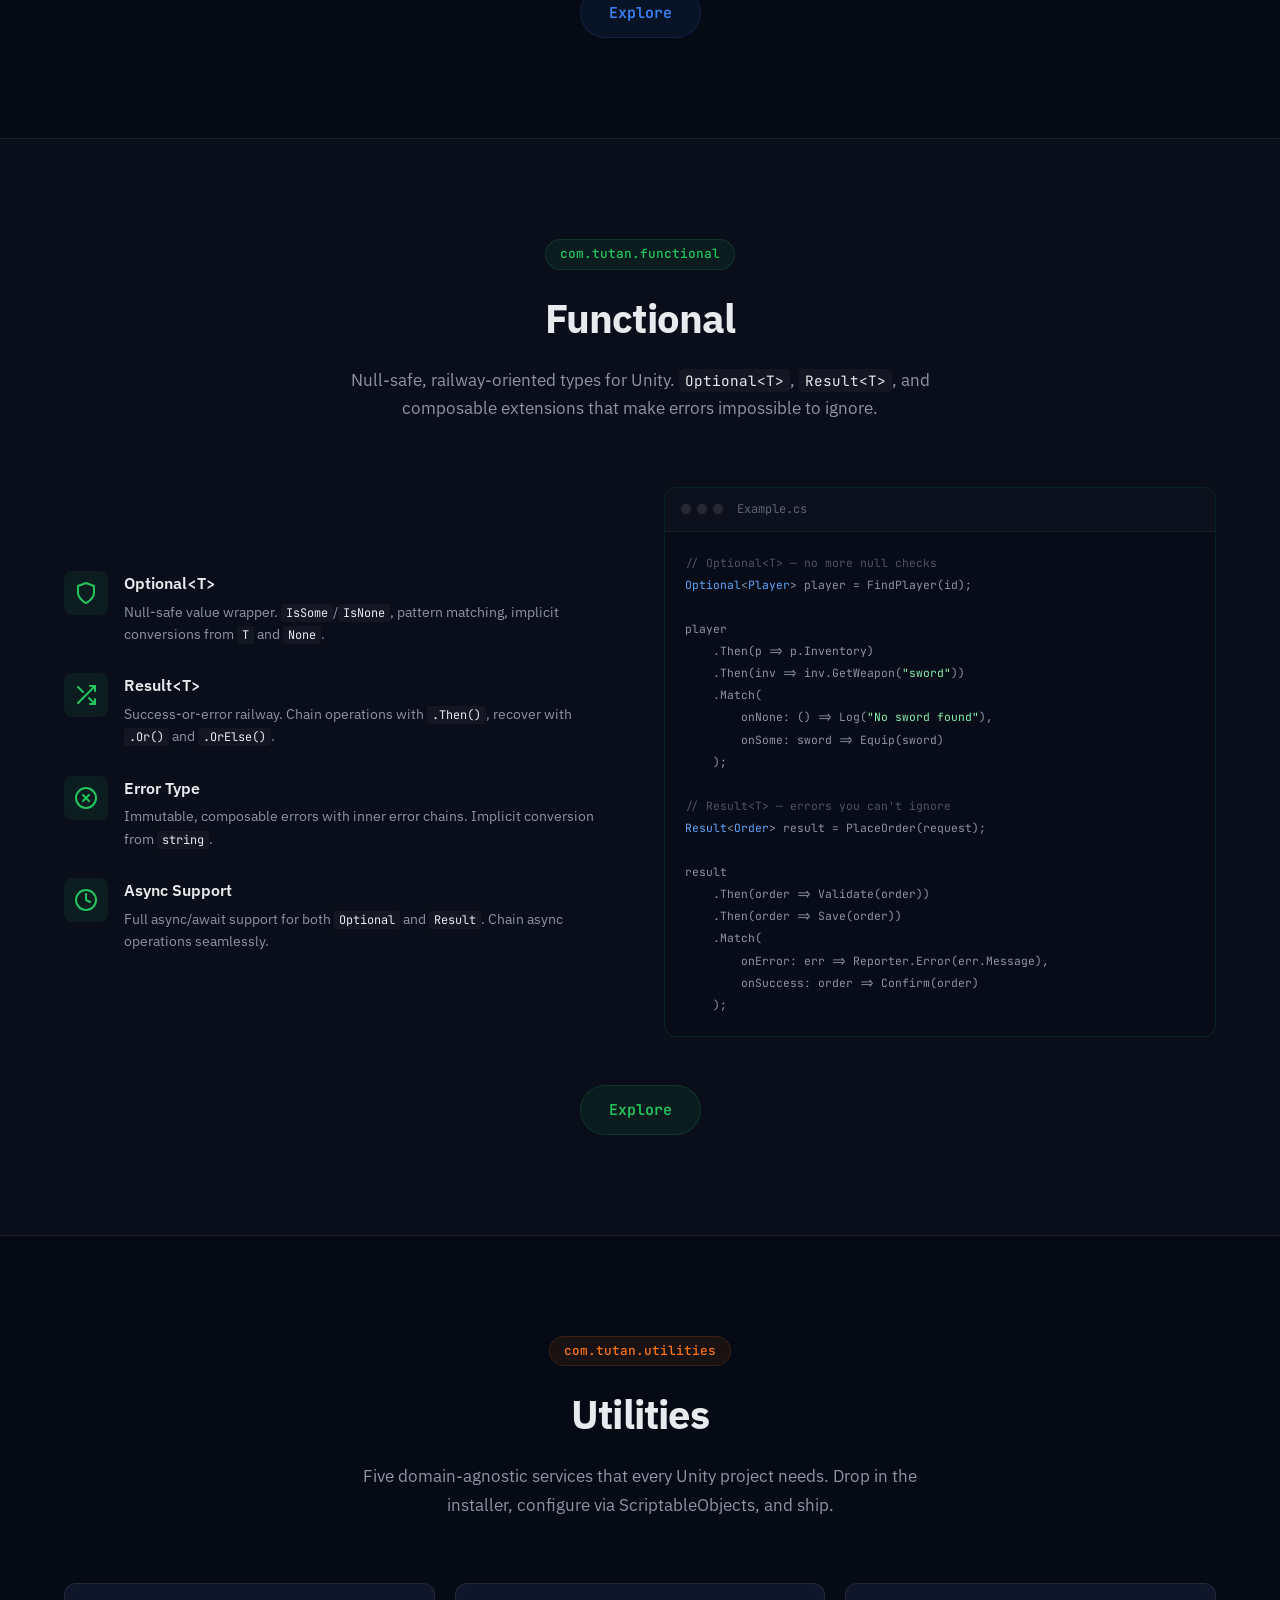
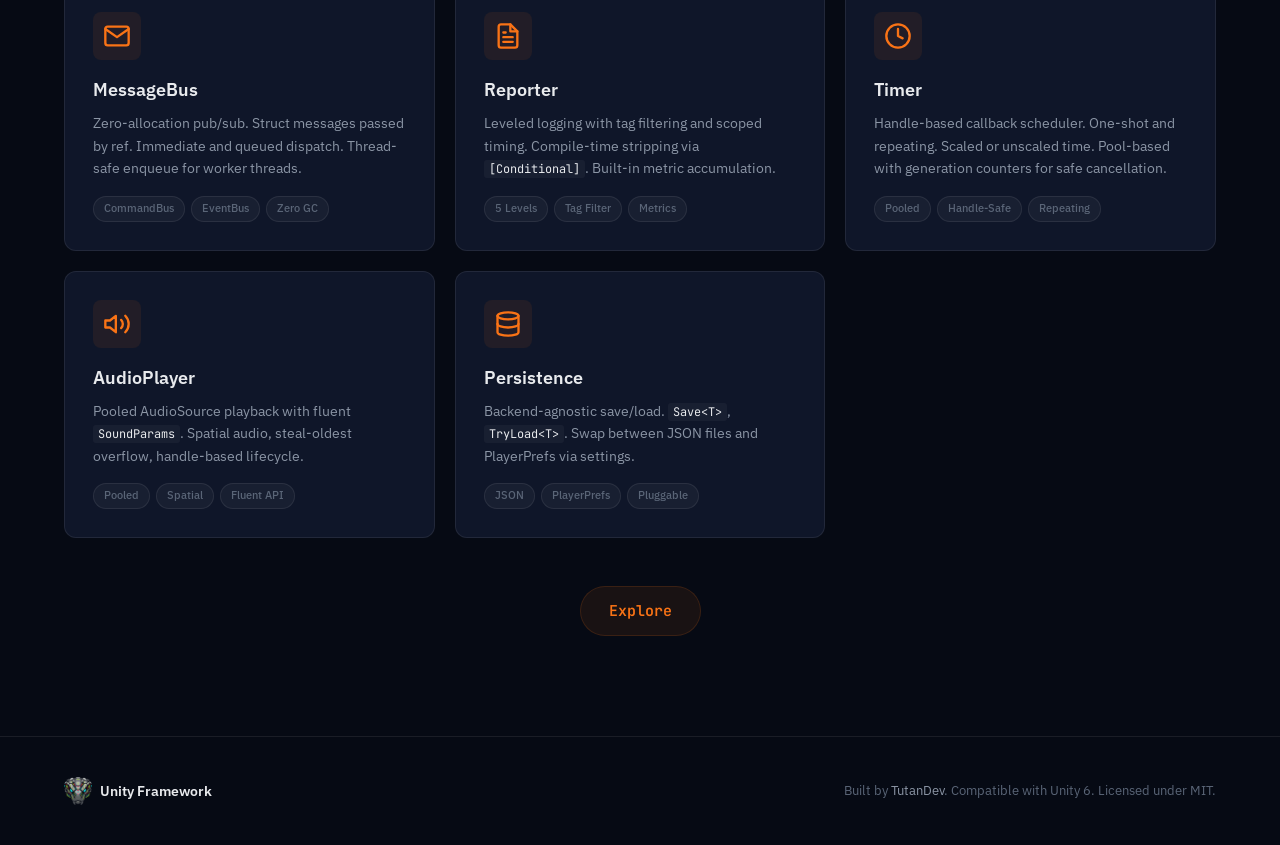
==== commit 6060f74a: "Reorganize site structure and polish home page UI Structure: - Move CSS/JS files into src/ - Move fa" ====
--- a/index.html
+++ b/index.html
@@ -8,7 +8,12 @@
   <link rel="preconnect" href="https://fonts.googleapis.com">
   <link rel="preconnect" href="https://fonts.gstatic.com" crossorigin>
   <link href="https://fonts.googleapis.com/css2?family=IBM+Plex+Sans:wght@300;400;500;600;700&family=JetBrains+Mono:wght@400;500;600&display=swap" rel="stylesheet">
-  <link rel="stylesheet" href="styles.css">
+  <link rel="stylesheet" href="src/styles.css">
+  <link rel="icon" type="image/x-icon" href="assets/favicon/favicon.ico">
+  <link rel="icon" type="image/png" sizes="32x32" href="assets/favicon/favicon-32x32.png">
+  <link rel="icon" type="image/png" sizes="16x16" href="assets/favicon/favicon-16x16.png">
+  <link rel="apple-touch-icon" sizes="180x180" href="assets/favicon/apple-touch-icon.png">
+  <link rel="manifest" href="assets/favicon/site.webmanifest">
 </head>
 <body>
 
@@ -16,14 +21,13 @@
   <nav class="nav" id="nav">
     <div class="nav-inner">
       <a href="#hero" class="nav-logo">
-        <img src="logo.png" alt="" class="nav-logo-icon" aria-hidden="true">
+        <img src="assets/favicon/favicon-32x32.png" alt="" class="nav-logo-icon" aria-hidden="true">
         Unity Framework
       </a>
       <div class="nav-links">
         <a href="#architecture" class="nav-link">Architecture</a>
         <a href="#functional" class="nav-link">Functional</a>
         <a href="#utilities" class="nav-link">Utilities</a>
-        <a href="examples.html" class="nav-link nav-link--examples">Examples</a>
       </div>
       <button class="nav-toggle" id="nav-toggle" aria-label="Toggle navigation menu" aria-expanded="false">
         <span></span><span></span><span></span>
@@ -46,10 +50,6 @@
       </p>
       <div class="hero-actions">
         <a href="#architecture" class="btn btn--primary">Explore Packages</a>
-        <a href="examples.html" class="btn btn--ghost">
-          <svg width="18" height="18" viewBox="0 0 24 24" fill="none" stroke="currentColor" stroke-width="2" stroke-linecap="round" stroke-linejoin="round" aria-hidden="true"><path d="M14 2H6a2 2 0 00-2 2v16a2 2 0 002 2h12a2 2 0 002-2V8z"/><polyline points="14 2 14 8 20 8"/><line x1="16" y1="13" x2="8" y2="13"/><line x1="16" y1="17" x2="8" y2="17"/></svg>
-          View Examples
-        </a>
       </div>
       <div class="hero-packages">
         <a href="#architecture" class="hero-package hero-package--arch">
@@ -146,6 +146,9 @@
         </div>
       </div>
       </div>
+      <div style="text-align:center;margin-top:48px">
+        <a href="architecture.html" class="btn btn--cta btn--cta--arch">Explore</a>
+      </div>
     </div>
   </section>
 
@@ -229,6 +232,9 @@
           </div>
         </div>
       </div>
+      <div style="text-align:center;margin-top:48px">
+        <a href="functional.html" class="btn btn--cta btn--cta--func">Explore</a>
+      </div>
     </div>
   </section>
 
@@ -315,31 +321,8 @@
           </div>
         </div>
       </div>
-
-    </div>
-  </section>
-
-  <!-- Examples Section -->
-  <section class="examples-cta" id="examples">
-    <div class="container examples-cta-inner">
-      <h2 class="examples-cta-title">See It In Action</h2>
-      <p class="examples-cta-desc">
-        Real-world code examples extracted from each package's documentation.
-        Layer enforcement, null-safe pipelines, zero-allocation messaging, and more.
-      </p>
-      <div class="examples-cta-cards">
-        <a href="examples.html#arch-examples" class="examples-card examples-card--arch">
-          <h3>Architecture</h3>
-          <p>Layer tagging, topology validation, use case tracing, and violation detection.</p>
-        </a>
-        <a href="examples.html#func-examples" class="examples-card examples-card--func">
-          <h3>Functional</h3>
-          <p>Safe component lookups, result pipelines, error composition, and UI fallbacks.</p>
-        </a>
-        <a href="examples.html#util-examples" class="examples-card examples-card--util">
-          <h3>Utilities</h3>
-          <p>Pub/sub messaging, handle-based timers, pooled audio, and data persistence.</p>
-        </a>
+      <div style="text-align:center;margin-top:48px">
+        <a href="utilities.html" class="btn btn--cta btn--cta--util">Explore</a>
       </div>
     </div>
   </section>
@@ -348,7 +331,7 @@
   <footer class="footer">
     <div class="container footer-inner">
       <div class="footer-brand">
-        <img src="logo.png" alt="" class="nav-logo-icon" aria-hidden="true">
+        <img src="assets/favicon/favicon-32x32.png" alt="" class="nav-logo-icon" aria-hidden="true">
         <span>Unity Framework</span>
       </div>
       <p class="footer-copy">
@@ -359,6 +342,6 @@
     </div>
   </footer>
 
-  <script src="main.js"></script>
+  <script src="src/main.js"></script>
 </body>
 </html>
--- a/src/styles.css
+++ b/src/styles.css
@@ -0,0 +1,946 @@
+/* ================================================================
+   Unity Framework — Showcase Website
+   Design: Dark developer-focused, OLED-inspired
+   Typography: JetBrains Mono (code) / IBM Plex Sans (body)
+   Colors: Blue (Architecture), Green (Functional), Orange (Utilities)
+   ================================================================ */
+
+/* --- Reset & Base --- */
+*, *::before, *::after { box-sizing: border-box; margin: 0; padding: 0; }
+
+:root {
+  /* Surfaces */
+  --bg-deep:       #060a14;
+  --bg-base:       #0a0e1a;
+  --bg-elevated:   #111827;
+  --bg-card:       #0f1629;
+  --surface:       rgba(255, 255, 255, 0.04);
+  --border:        rgba(255, 255, 255, 0.08);
+
+  /* Text */
+  --text-primary:  #e8eaed;
+  --text-secondary:#8b95a5;
+  --text-muted:    #5a6577;
+
+  /* Package Accents */
+  --arch-color:    #3b82f6;
+  --arch-glow:     rgba(59, 130, 246, 0.15);
+  --arch-soft:     rgba(59, 130, 246, 0.08);
+  --func-color:    #22c55e;
+  --func-glow:     rgba(34, 197, 94, 0.15);
+  --func-soft:     rgba(34, 197, 94, 0.08);
+  --util-color:    #f97316;
+  --util-glow:     rgba(249, 115, 22, 0.15);
+  --util-soft:     rgba(249, 115, 22, 0.08);
+
+  /* Code */
+  --code-bg:       #080c18;
+  --code-border:   rgba(255, 255, 255, 0.06);
+
+  /* Spacing */
+  --container:     1200px;
+  --radius:        12px;
+  --radius-sm:     8px;
+  --radius-xs:     6px;
+
+  /* Typography */
+  --font-body:     'IBM Plex Sans', -apple-system, BlinkMacSystemFont, 'Segoe UI', sans-serif;
+  --font-code:     'JetBrains Mono', 'Fira Code', 'Cascadia Code', monospace;
+
+  /* Easing */
+  --ease-out:      cubic-bezier(0.16, 1, 0.3, 1);
+}
+
+html {
+  scroll-behavior: smooth;
+  scroll-padding-top: 80px;
+}
+
+body {
+  font-family: var(--font-body);
+  background: var(--bg-deep);
+  color: var(--text-primary);
+  line-height: 1.6;
+  -webkit-font-smoothing: antialiased;
+  -moz-osx-font-smoothing: grayscale;
+}
+
+.sr-only {
+  position: absolute;
+  width: 1px;
+  height: 1px;
+  padding: 0;
+  margin: -1px;
+  overflow: hidden;
+  clip: rect(0, 0, 0, 0);
+  white-space: nowrap;
+  border-width: 0;
+}
+
+.container {
+  max-width: var(--container);
+  margin: 0 auto;
+  padding: 0 24px;
+}
+
+a { color: inherit; text-decoration: none; }
+code { font-family: var(--font-code); font-size: 0.875em; }
+
+/* --- Navigation --- */
+.nav {
+  position: fixed;
+  top: 0;
+  left: 0;
+  right: 0;
+  z-index: 100;
+  background: rgba(6, 10, 20, 0.8);
+  backdrop-filter: blur(16px);
+  -webkit-backdrop-filter: blur(16px);
+  border-bottom: 1px solid var(--border);
+  transition: background 0.3s var(--ease-out);
+}
+
+.nav-inner {
+  max-width: var(--container);
+  margin: 0 auto;
+  padding: 0 24px;
+  display: flex;
+  align-items: center;
+  justify-content: space-between;
+  height: 64px;
+}
+
+.nav-logo {
+  display: flex;
+  align-items: center;
+  gap: 10px;
+  font-weight: 600;
+  font-size: 1.05rem;
+  letter-spacing: -0.01em;
+  cursor: pointer;
+}
+
+.nav-logo-icon {
+  width: 28px;
+  height: 28px;
+  object-fit: contain;
+}
+
+.nav-links {
+  display: flex;
+  align-items: center;
+  gap: 8px;
+}
+
+.nav-link {
+  padding: 8px 16px;
+  font-size: 0.875rem;
+  font-weight: 500;
+  color: var(--text-secondary);
+  border-radius: var(--radius-xs);
+  transition: color 0.2s, background 0.2s;
+  cursor: pointer;
+}
+
+.nav-link:hover,
+.nav-link:focus-visible {
+  color: var(--text-primary);
+  background: var(--surface);
+}
+
+.nav-link--examples {
+  background: var(--arch-color);
+  color: #fff !important;
+  border-radius: var(--radius-xs);
+  font-weight: 600;
+  padding: 8px 18px;
+  box-shadow: 0 0 16px var(--arch-glow);
+  transition: box-shadow 0.3s, transform 0.2s var(--ease-out), background 0.2s;
+}
+
+.nav-link--examples:hover {
+  background: #2563eb;
+  box-shadow: 0 0 28px rgba(59, 130, 246, 0.4);
+  transform: translateY(-1px);
+}
+
+.nav-toggle {
+  display: none;
+  flex-direction: column;
+  gap: 5px;
+  background: none;
+  border: none;
+  cursor: pointer;
+  padding: 8px;
+}
+
+.nav-toggle span {
+  display: block;
+  width: 22px;
+  height: 2px;
+  background: var(--text-secondary);
+  border-radius: 2px;
+  transition: transform 0.3s var(--ease-out), opacity 0.2s;
+}
+
+/* --- Hero --- */
+.hero {
+  position: relative;
+  padding: 160px 0 100px;
+  overflow: hidden;
+  min-height: 90vh;
+  display: flex;
+  align-items: center;
+}
+
+.hero-glow {
+  position: absolute;
+  top: -200px;
+  left: 50%;
+  transform: translateX(-50%);
+  width: 900px;
+  height: 600px;
+  background: radial-gradient(ellipse, var(--arch-glow) 0%, transparent 70%);
+  pointer-events: none;
+}
+
+.hero-content {
+  position: relative;
+  text-align: center;
+  max-width: 780px;
+  margin: 0 auto;
+}
+
+.hero-badge {
+  display: inline-block;
+  padding: 6px 16px;
+  font-size: 0.75rem;
+  font-weight: 600;
+  letter-spacing: 0.05em;
+  text-transform: uppercase;
+  color: var(--arch-color);
+  background: var(--arch-soft);
+  border: 1px solid rgba(59, 130, 246, 0.2);
+  border-radius: 100px;
+  margin-bottom: 32px;
+}
+
+.hero-title {
+  font-size: clamp(2.5rem, 6vw, 4rem);
+  font-weight: 700;
+  line-height: 1.1;
+  letter-spacing: -0.03em;
+  margin-bottom: 24px;
+}
+
+.hero-title-accent {
+  background: linear-gradient(135deg, var(--arch-color), var(--func-color), var(--util-color));
+  -webkit-background-clip: text;
+  background-clip: text;
+  -webkit-text-fill-color: transparent;
+}
+
+.hero-subtitle {
+  font-size: 1.125rem;
+  color: var(--text-secondary);
+  max-width: 580px;
+  margin: 0 auto 40px;
+  line-height: 1.7;
+}
+
+.hero-actions {
+  display: flex;
+  align-items: center;
+  justify-content: center;
+  gap: 16px;
+  margin-bottom: 56px;
+}
+
+/* Buttons */
+.btn {
+  display: inline-flex;
+  align-items: center;
+  gap: 8px;
+  padding: 12px 28px;
+  font-size: 0.9375rem;
+  font-weight: 600;
+  font-family: var(--font-body);
+  border-radius: var(--radius-sm);
+  cursor: pointer;
+  transition: transform 0.2s var(--ease-out), box-shadow 0.2s, background 0.2s;
+  border: none;
+}
+
+.btn:active { transform: scale(0.97); }
+
+.btn--primary {
+  background: var(--arch-color);
+  color: #fff;
+  box-shadow: 0 0 24px var(--arch-glow);
+}
+
+.btn--primary:hover { box-shadow: 0 0 40px rgba(59, 130, 246, 0.3); }
+.btn--primary:focus-visible { outline: 2px solid var(--arch-color); outline-offset: 2px; }
+
+.btn--ghost {
+  background: var(--surface);
+  color: var(--text-primary);
+  border: 1px solid var(--border);
+}
+
+.btn--ghost:hover { background: rgba(255, 255, 255, 0.08); }
+.btn--ghost:focus-visible { outline: 2px solid var(--text-secondary); outline-offset: 2px; }
+
+.btn--cta {
+  font-family: var(--font-code);
+  border-radius: 100px;
+  transition: background 0.25s var(--ease-out), border-color 0.25s var(--ease-out), box-shadow 0.25s var(--ease-out), transform 0.2s var(--ease-out);
+}
+
+.btn--cta--arch {
+  color: var(--arch-color);
+  background: var(--arch-soft);
+  border: 1px solid rgba(59, 130, 246, 0.15);
+}
+.btn--cta--arch:hover {
+  background: rgba(59, 130, 246, 0.18);
+  border-color: rgba(59, 130, 246, 0.5);
+  box-shadow: 0 0 24px var(--arch-glow);
+}
+.btn--cta--arch:focus-visible { outline: 2px solid var(--arch-color); outline-offset: 2px; }
+
+.btn--cta--func {
+  color: var(--func-color);
+  background: var(--func-soft);
+  border: 1px solid rgba(34, 197, 94, 0.15);
+}
+.btn--cta--func:hover {
+  background: rgba(34, 197, 94, 0.18);
+  border-color: rgba(34, 197, 94, 0.5);
+  box-shadow: 0 0 24px var(--func-glow);
+}
+.btn--cta--func:focus-visible { outline: 2px solid var(--func-color); outline-offset: 2px; }
+
+.btn--cta--util {
+  color: var(--util-color);
+  background: var(--util-soft);
+  border: 1px solid rgba(249, 115, 22, 0.15);
+}
+.btn--cta--util:hover {
+  background: rgba(249, 115, 22, 0.18);
+  border-color: rgba(249, 115, 22, 0.5);
+  box-shadow: 0 0 24px var(--util-glow);
+}
+.btn--cta--util:focus-visible { outline: 2px solid var(--util-color); outline-offset: 2px; }
+
+/* Hero package links */
+.hero-packages {
+  display: flex;
+  align-items: center;
+  justify-content: center;
+  gap: 32px;
+}
+
+.hero-package {
+  display: flex;
+  align-items: center;
+  gap: 8px;
+  font-size: 0.875rem;
+  font-weight: 500;
+  color: var(--text-secondary);
+  cursor: pointer;
+  transition: color 0.2s;
+}
+
+.hero-package:hover { color: var(--text-primary); }
+
+.hero-package-dot {
+  width: 8px;
+  height: 8px;
+  border-radius: 50%;
+}
+
+.hero-package--arch .hero-package-dot { background: var(--arch-color); }
+.hero-package--func .hero-package-dot { background: var(--func-color); }
+.hero-package--util .hero-package-dot { background: var(--util-color); }
+
+/* --- Package Sections --- */
+.package {
+  padding: 100px 0;
+  border-top: 1px solid var(--border);
+}
+
+.package--alt {
+  background: var(--bg-base);
+}
+
+.package-header {
+  text-align: center;
+  margin-bottom: 64px;
+}
+
+.package-label {
+  display: inline-block;
+  padding: 4px 14px;
+  font-family: var(--font-code);
+  font-size: 0.8rem;
+  font-weight: 500;
+  border-radius: 100px;
+  margin-bottom: 16px;
+}
+
+.package-label--arch {
+  color: var(--arch-color);
+  background: var(--arch-soft);
+  border: 1px solid rgba(59, 130, 246, 0.15);
+}
+
+.package-label--func {
+  color: var(--func-color);
+  background: var(--func-soft);
+  border: 1px solid rgba(34, 197, 94, 0.15);
+}
+
+.package-label--util {
+  color: var(--util-color);
+  background: var(--util-soft);
+  border: 1px solid rgba(249, 115, 22, 0.15);
+}
+
+.package-title {
+  font-size: 2.5rem;
+  font-weight: 700;
+  letter-spacing: -0.02em;
+  margin-bottom: 16px;
+}
+
+.package-desc {
+  font-size: 1.05rem;
+  color: var(--text-secondary);
+  max-width: 600px;
+  margin: 0 auto;
+  line-height: 1.7;
+}
+
+.package-desc code {
+  color: var(--text-primary);
+  background: var(--surface);
+  padding: 2px 6px;
+  border-radius: 4px;
+  font-size: 0.85em;
+}
+
+/* Package Grid — features + code side by side */
+.package-grid {
+  display: grid;
+  grid-template-columns: 1fr 1fr;
+  gap: 48px;
+  align-items: center;
+}
+
+.package-grid--reverse {
+  direction: rtl;
+}
+
+.package-grid--reverse > * {
+  direction: ltr;
+}
+
+/* Feature List */
+.feature-list {
+  display: flex;
+  flex-direction: column;
+  gap: 28px;
+}
+
+.feature {
+  display: flex;
+  gap: 16px;
+  align-items: flex-start;
+}
+
+.feature-icon {
+  flex-shrink: 0;
+  width: 44px;
+  height: 44px;
+  display: flex;
+  align-items: center;
+  justify-content: center;
+  border-radius: var(--radius-sm);
+}
+
+.feature-icon--arch {
+  color: var(--arch-color);
+  background: var(--arch-soft);
+}
+
+.feature-icon--func {
+  color: var(--func-color);
+  background: var(--func-soft);
+}
+
+.feature-icon--util {
+  color: var(--util-color);
+  background: var(--util-soft);
+}
+
+.feature-name {
+  font-size: 1rem;
+  font-weight: 600;
+  margin-bottom: 4px;
+}
+
+.feature-desc {
+  font-size: 0.875rem;
+  color: var(--text-secondary);
+  line-height: 1.6;
+}
+
+.feature-desc code {
+  color: var(--text-primary);
+  background: var(--surface);
+  padding: 1px 5px;
+  border-radius: 3px;
+  font-size: 0.85em;
+}
+
+/* Code Cards */
+.code-card {
+  border-radius: var(--radius);
+  border: 1px solid var(--code-border);
+  overflow: hidden;
+  background: var(--code-bg);
+}
+
+.code-card--arch { border-color: rgba(59, 130, 246, 0.12); }
+.code-card--func { border-color: rgba(34, 197, 94, 0.12); }
+.code-card--util { border-color: rgba(249, 115, 22, 0.12); }
+.code-card--wide { margin-top: 48px; }
+
+.code-card-header {
+  display: flex;
+  align-items: center;
+  gap: 6px;
+  padding: 12px 16px;
+  background: rgba(255, 255, 255, 0.02);
+  border-bottom: 1px solid var(--code-border);
+}
+
+.code-card-dot {
+  width: 10px;
+  height: 10px;
+  border-radius: 50%;
+  background: rgba(255, 255, 255, 0.1);
+}
+
+.code-card-file {
+  margin-left: 8px;
+  font-family: var(--font-code);
+  font-size: 0.75rem;
+  color: var(--text-muted);
+}
+
+.code-block {
+  padding: 20px;
+  overflow-x: auto;
+  font-family: var(--font-code);
+  font-size: 0.8125rem;
+  line-height: 1.7;
+  color: var(--text-secondary);
+  tab-size: 4;
+}
+
+/* Syntax highlighting */
+.code-block .kw   { color: #c084fc; }  /* keywords — purple */
+.code-block .type { color: #60a5fa; }  /* types — blue */
+.code-block .str  { color: #86efac; }  /* strings — green */
+.code-block .num  { color: #fbbf24; }  /* numbers — amber */
+.code-block .cmt  { color: #4a5568; }  /* comments — muted */
+.code-block .attr { color: #f9a8d4; }  /* attributes — pink */
+
+/* --- Architecture Layout (features + diagram side by side) --- */
+.arch-layout {
+  display: grid;
+  grid-template-columns: 1fr 1fr;
+  gap: 48px;
+  align-items: center;
+}
+
+/* --- Layer Diagram --- */
+.layer-diagram {
+  display: flex;
+  flex-direction: column;
+  align-items: center;
+  gap: 0;
+  position: relative;
+  max-width: 480px;
+}
+
+.layer {
+  width: 100%;
+  padding: 14px 24px;
+  text-align: center;
+  font-weight: 600;
+  font-size: 0.9rem;
+  position: relative;
+  border: 1px solid var(--border);
+  background: var(--bg-card);
+}
+
+.layer:first-child { border-radius: var(--radius) var(--radius) 0 0; }
+.layer:nth-child(5) { border-radius: 0 0 var(--radius) var(--radius); }
+.layer + .layer { border-top: none; }
+
+.layer-name { position: relative; z-index: 1; }
+
+.layer-arrow {
+  position: absolute;
+  bottom: -12px;
+  left: 50%;
+  transform: translateX(-50%);
+  z-index: 2;
+  font-size: 1rem;
+  color: var(--text-muted);
+  width: 24px;
+  height: 24px;
+  display: flex;
+  align-items: center;
+  justify-content: center;
+  background: var(--bg-deep);
+  border-radius: 50%;
+  border: 1px solid var(--border);
+}
+
+.layer--client   { color: #a855f7; border-left-color: #a855f7; border-left-width: 3px; }
+.layer--manager  { color: var(--arch-color); border-left-color: var(--arch-color); border-left-width: 3px; }
+.layer--engine   { color: #06b6d4; border-left-color: #06b6d4; border-left-width: 3px; }
+.layer--access   { color: #94a3b8; border-left-color: #94a3b8; border-left-width: 3px; }
+.layer--resource { color: var(--text-primary); border-left-color: var(--text-primary); border-left-width: 3px; }
+
+.layer-sidebar {
+  position: absolute;
+  right: -160px;
+  top: 0;
+  bottom: 0;
+  display: flex;
+  flex-direction: column;
+  align-items: center;
+  justify-content: center;
+  text-align: center;
+  padding: 16px 20px;
+  border: 1px dashed rgba(249, 115, 22, 0.3);
+  border-radius: var(--radius-sm);
+  background: var(--util-soft);
+}
+
+.layer-sidebar-label {
+  display: block;
+  font-weight: 600;
+  font-size: 0.85rem;
+  color: var(--util-color);
+}
+
+.layer-sidebar-note {
+  display: block;
+  font-size: 0.7rem;
+  color: var(--text-muted);
+  margin-top: 2px;
+}
+
+/* --- Utilities Grid --- */
+.util-grid {
+  display: grid;
+  grid-template-columns: repeat(auto-fill, minmax(300px, 1fr));
+  gap: 20px;
+}
+
+.util-card {
+  padding: 28px;
+  background: var(--bg-card);
+  border: 1px solid var(--border);
+  border-radius: var(--radius);
+  transition: border-color 0.3s, box-shadow 0.3s;
+}
+
+.util-card:hover {
+  border-color: rgba(249, 115, 22, 0.2);
+  box-shadow: 0 0 32px var(--util-soft);
+}
+
+.util-card-icon {
+  width: 48px;
+  height: 48px;
+  display: flex;
+  align-items: center;
+  justify-content: center;
+  border-radius: var(--radius-sm);
+  margin-bottom: 16px;
+}
+
+.util-card-icon--util {
+  color: var(--util-color);
+  background: var(--util-soft);
+}
+
+.util-card-title {
+  font-size: 1.1rem;
+  font-weight: 600;
+  margin-bottom: 8px;
+}
+
+.util-card-desc {
+  font-size: 0.875rem;
+  color: var(--text-secondary);
+  line-height: 1.6;
+  margin-bottom: 16px;
+}
+
+.util-card-desc code {
+  color: var(--text-primary);
+  background: var(--surface);
+  padding: 1px 5px;
+  border-radius: 3px;
+  font-size: 0.85em;
+}
+
+.util-card-tags {
+  display: flex;
+  flex-wrap: wrap;
+  gap: 6px;
+}
+
+.tag {
+  padding: 3px 10px;
+  font-size: 0.7rem;
+  font-weight: 500;
+  color: var(--text-muted);
+  background: var(--surface);
+  border-radius: 100px;
+  border: 1px solid var(--border);
+}
+
+/* --- Examples CTA Section --- */
+.examples-cta {
+  padding: 100px 0;
+  background: var(--bg-base);
+  border-top: 1px solid var(--border);
+}
+
+.examples-cta-inner {
+  text-align: center;
+}
+
+.examples-cta-title {
+  font-size: 2rem;
+  font-weight: 700;
+  letter-spacing: -0.02em;
+  margin-bottom: 12px;
+}
+
+.examples-cta-desc {
+  color: var(--text-secondary);
+  max-width: 560px;
+  margin: 0 auto 48px;
+  line-height: 1.7;
+}
+
+.examples-cta-cards {
+  display: grid;
+  grid-template-columns: repeat(auto-fill, minmax(280px, 1fr));
+  gap: 16px;
+  margin-bottom: 48px;
+  text-align: left;
+}
+
+.examples-card {
+  padding: 24px;
+  background: var(--bg-card);
+  border: 1px solid var(--border);
+  border-radius: var(--radius);
+  border-top: 3px solid var(--border);
+}
+
+.examples-card h3 {
+  font-size: 1rem;
+  font-weight: 600;
+  margin-bottom: 8px;
+}
+
+.examples-card p {
+  font-size: 0.875rem;
+  color: var(--text-secondary);
+  line-height: 1.6;
+}
+
+.examples-card--arch { border-top-color: var(--arch-color); }
+.examples-card--arch h3 { color: var(--arch-color); }
+.examples-card--func { border-top-color: var(--func-color); }
+.examples-card--func h3 { color: var(--func-color); }
+.examples-card--util { border-top-color: var(--util-color); }
+.examples-card--util h3 { color: var(--util-color); }
+
+.examples-card {
+  display: block;
+  cursor: pointer;
+  transition: border-color 0.3s, box-shadow 0.3s, transform 0.2s var(--ease-out);
+}
+
+.examples-card:hover {
+  transform: translateY(-2px);
+}
+
+.examples-card--arch:hover {
+  border-color: var(--arch-color);
+  box-shadow: 0 0 24px var(--arch-soft);
+}
+
+.examples-card--func:hover {
+  border-color: var(--func-color);
+  box-shadow: 0 0 24px var(--func-soft);
+}
+
+.examples-card--util:hover {
+  border-color: var(--util-color);
+  box-shadow: 0 0 24px var(--util-soft);
+}
+
+.examples-card:focus-visible {
+  outline: 2px solid var(--arch-color);
+  outline-offset: 2px;
+}
+
+
+/* --- Footer --- */
+.footer {
+  padding: 40px 0;
+  border-top: 1px solid var(--border);
+}
+
+.footer-inner {
+  display: flex;
+  align-items: center;
+  justify-content: space-between;
+}
+
+.footer-brand {
+  display: flex;
+  align-items: center;
+  gap: 8px;
+  font-weight: 600;
+  font-size: 0.9rem;
+}
+
+.footer-copy {
+  font-size: 0.8rem;
+  color: var(--text-muted);
+}
+
+.footer-copy a {
+  color: var(--text-secondary);
+  transition: color 0.2s;
+}
+
+.footer-copy a:hover { color: var(--text-primary); }
+
+/* --- Animations --- */
+@media (prefers-reduced-motion: no-preference) {
+  .package-header,
+  .feature,
+  .util-card,
+  .code-card,
+  .examples-card,
+  .layer-diagram {
+    opacity: 0;
+    transform: translateY(24px);
+    transition: opacity 0.6s var(--ease-out), transform 0.6s var(--ease-out);
+  }
+
+  .package-header.visible,
+  .feature.visible,
+  .util-card.visible,
+  .code-card.visible,
+  .examples-card.visible,
+  .layer-diagram.visible {
+    opacity: 1;
+    transform: translateY(0);
+  }
+}
+
+/* Fallback: show everything if reduced motion is preferred */
+@media (prefers-reduced-motion: reduce) {
+  .package-header,
+  .feature,
+  .util-card,
+  .code-card,
+  .examples-card,
+  .layer-diagram {
+    opacity: 1;
+    transform: none;
+  }
+}
+
+/* --- Responsive --- */
+
+/* Tablet (768px) */
+@media (max-width: 768px) {
+  .nav-links { display: none; }
+  .nav-toggle { display: flex; }
+
+  .nav-links.open {
+    display: flex;
+    flex-direction: column;
+    position: absolute;
+    top: 64px;
+    left: 0;
+    right: 0;
+    background: rgba(6, 10, 20, 0.95);
+    backdrop-filter: blur(16px);
+    -webkit-backdrop-filter: blur(16px);
+    padding: 16px 24px;
+    border-bottom: 1px solid var(--border);
+    gap: 4px;
+  }
+
+  .nav-links.open .nav-link {
+    padding: 12px 16px;
+    width: 100%;
+  }
+
+  .hero { padding: 120px 0 80px; min-height: auto; }
+  .hero-title { font-size: 2.2rem; }
+  .hero-subtitle { font-size: 1rem; }
+
+  .package { padding: 72px 0; }
+  .package-grid { grid-template-columns: 1fr; gap: 32px; }
+  .arch-layout { grid-template-columns: 1fr; gap: 32px; }
+  .package-grid--reverse { direction: ltr; }
+  .package-title { font-size: 2rem; }
+
+  .layer-sidebar {
+    position: static;
+    flex-direction: row;
+    gap: 8px;
+    margin-top: 12px;
+    width: 100%;
+    top: auto;
+    bottom: auto;
+  }
+
+  .layer-diagram { max-width: 100%; }
+
+  .util-grid { grid-template-columns: 1fr; }
+  .examples-cta-cards { grid-template-columns: 1fr; }
+
+  .footer-inner { flex-direction: column; gap: 12px; text-align: center; }
+}
+
+/* Small phone (375px) */
+@media (max-width: 480px) {
+  .hero-title { font-size: 1.85rem; }
+  .hero-actions { flex-direction: column; }
+  .hero-packages { flex-direction: column; gap: 12px; }
+
+  .btn { width: 100%; justify-content: center; }
+
+  .code-block { font-size: 0.75rem; padding: 16px; }
+}
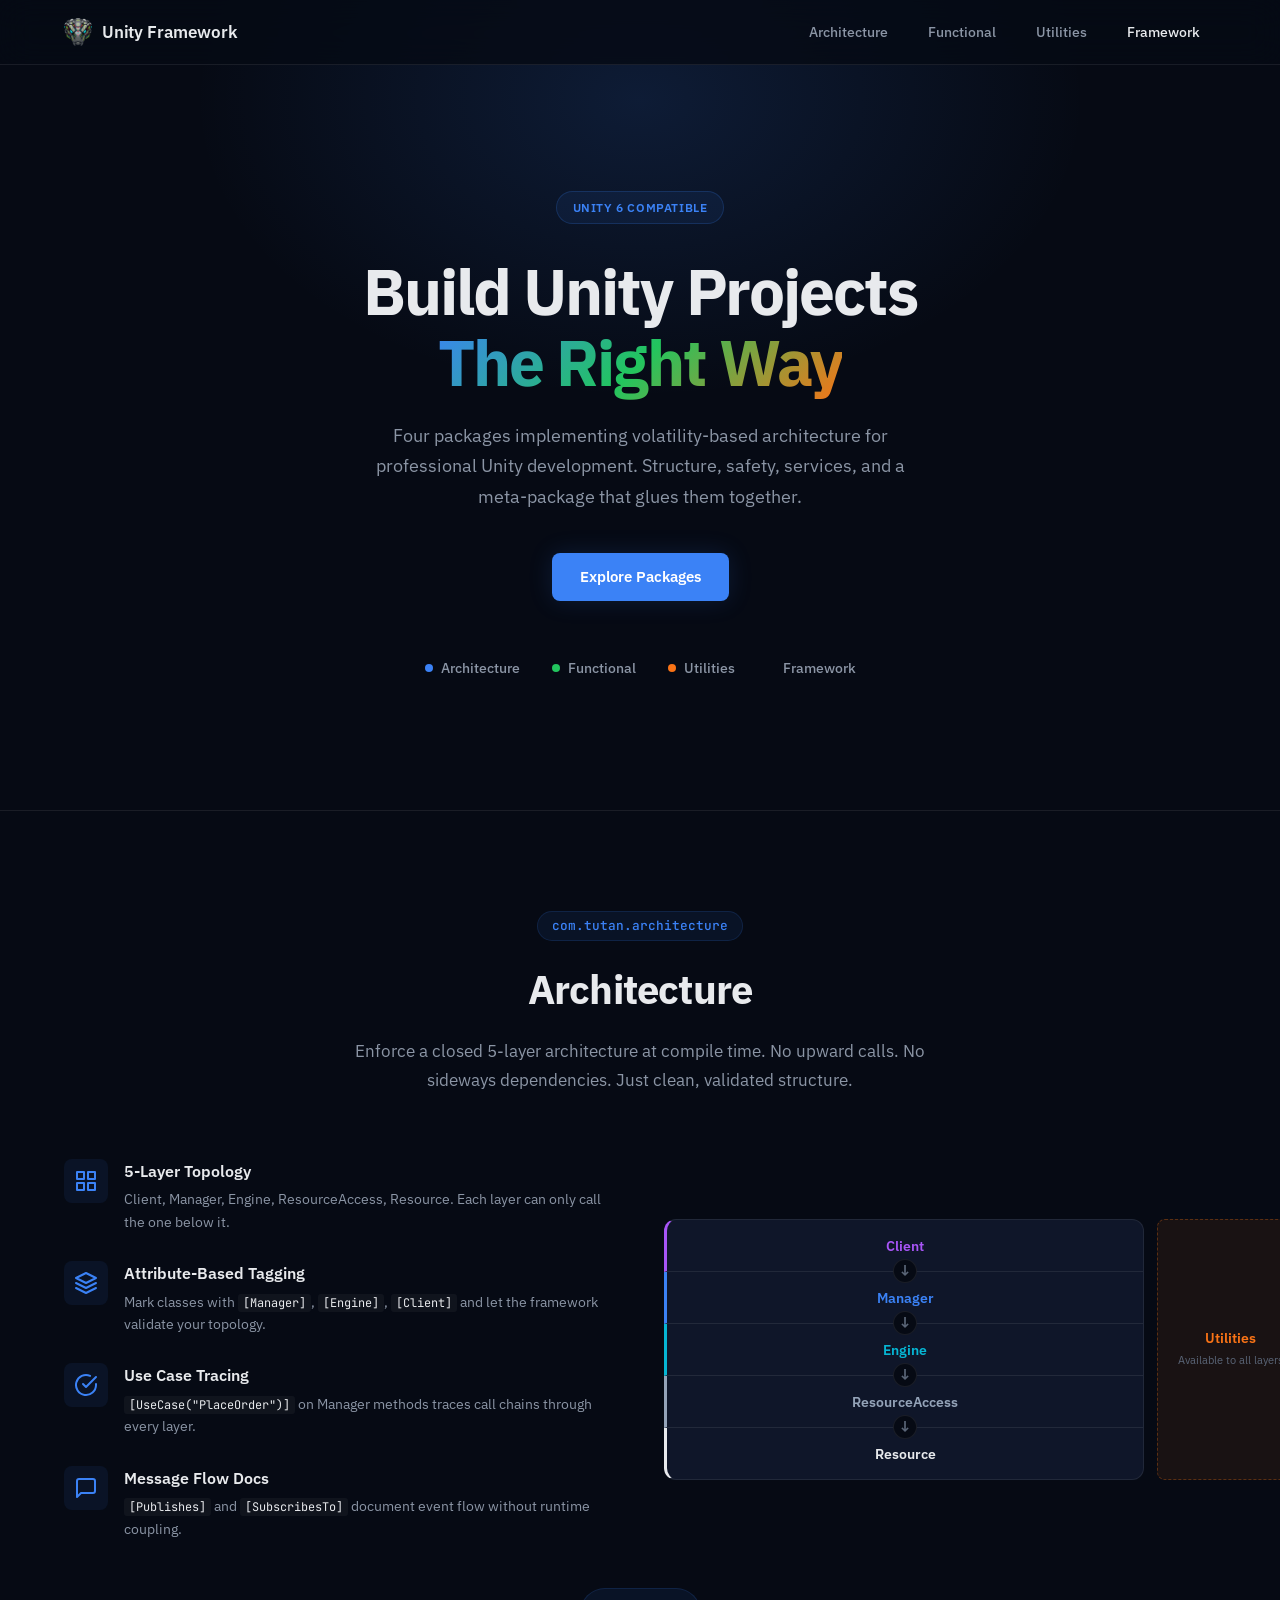
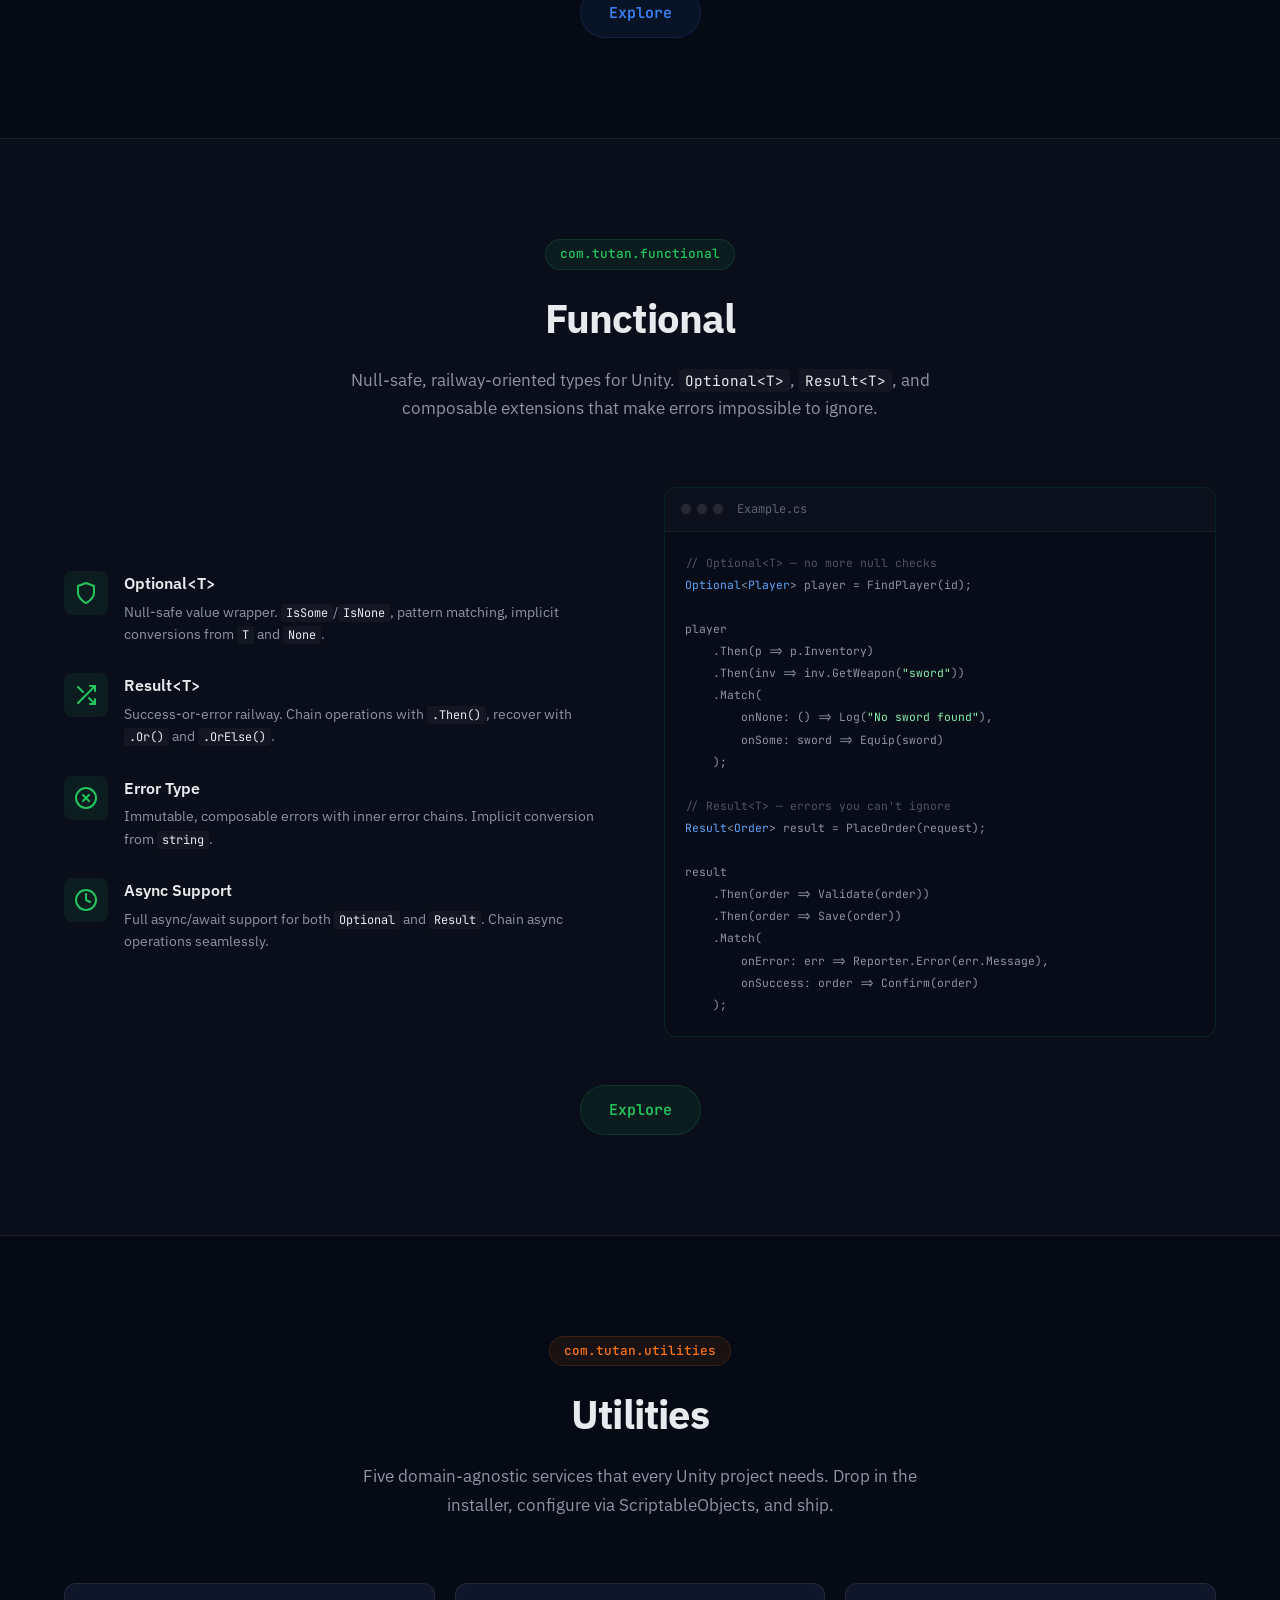
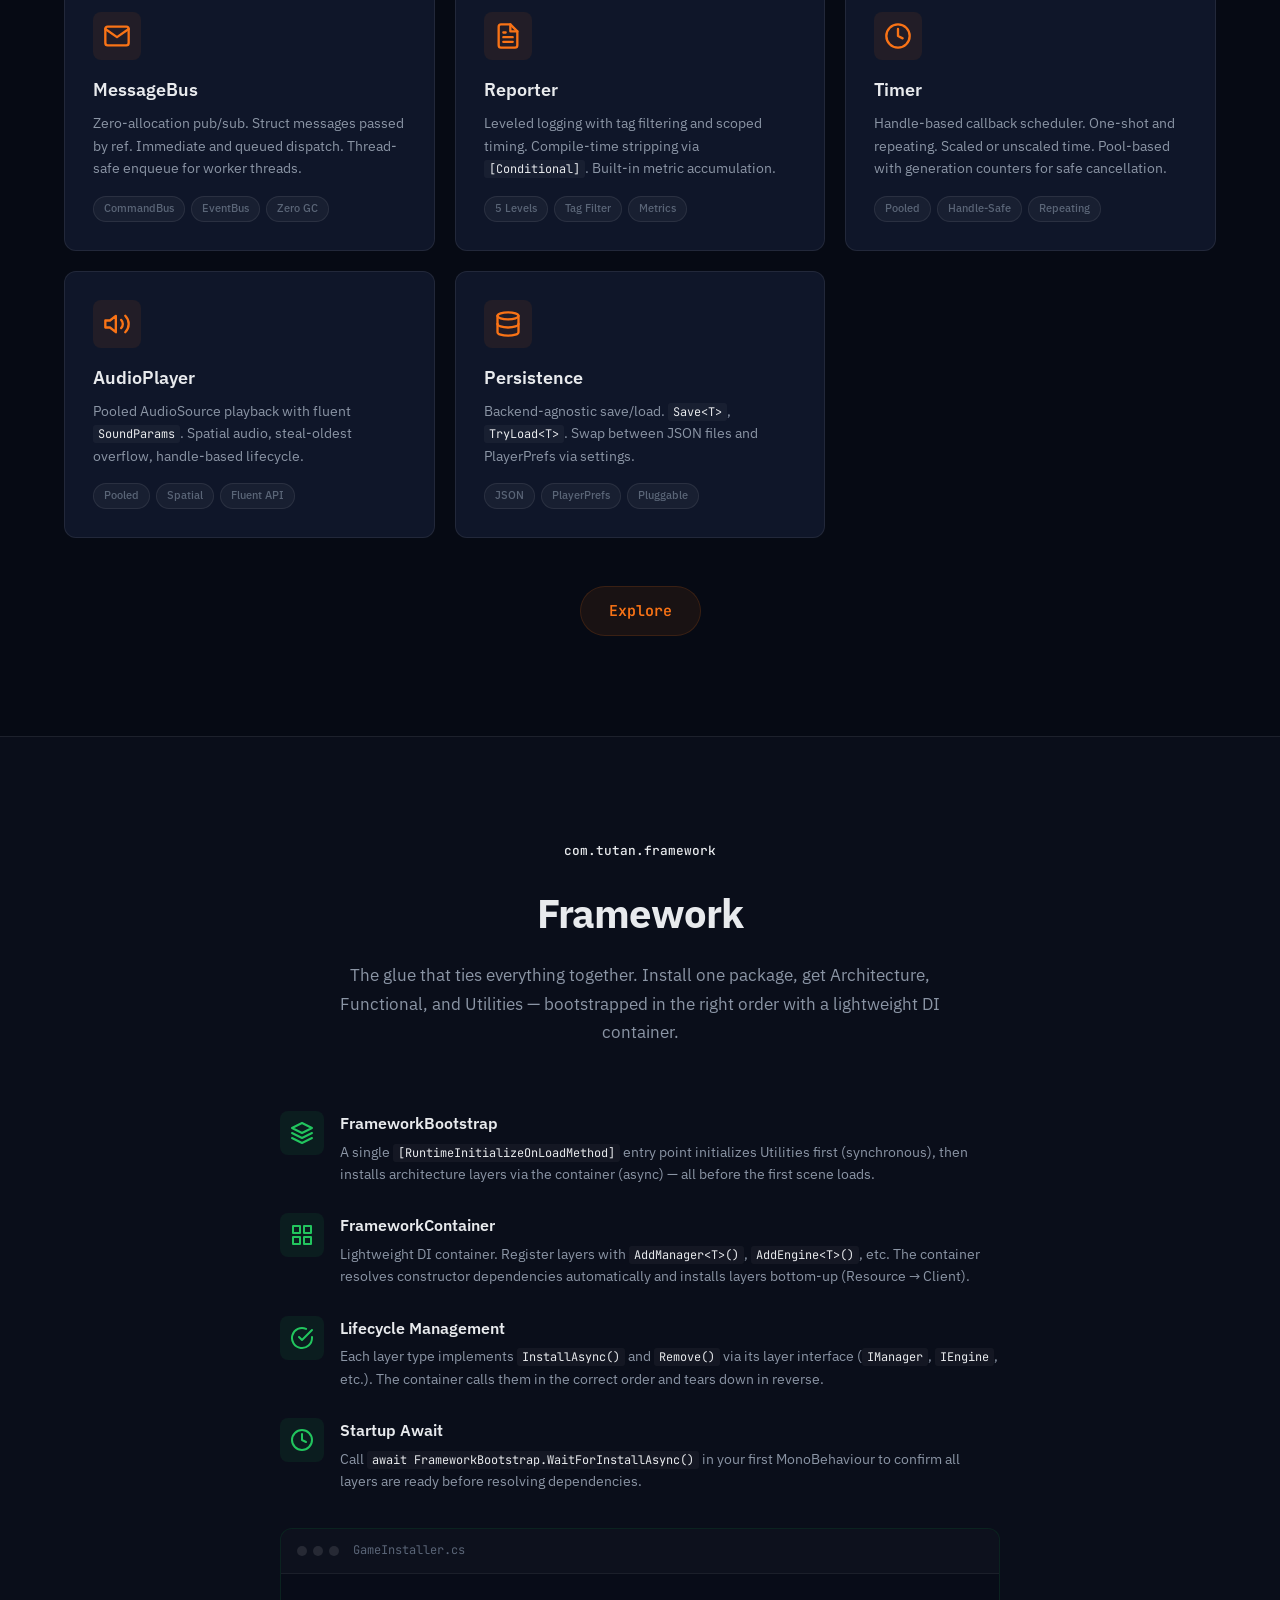
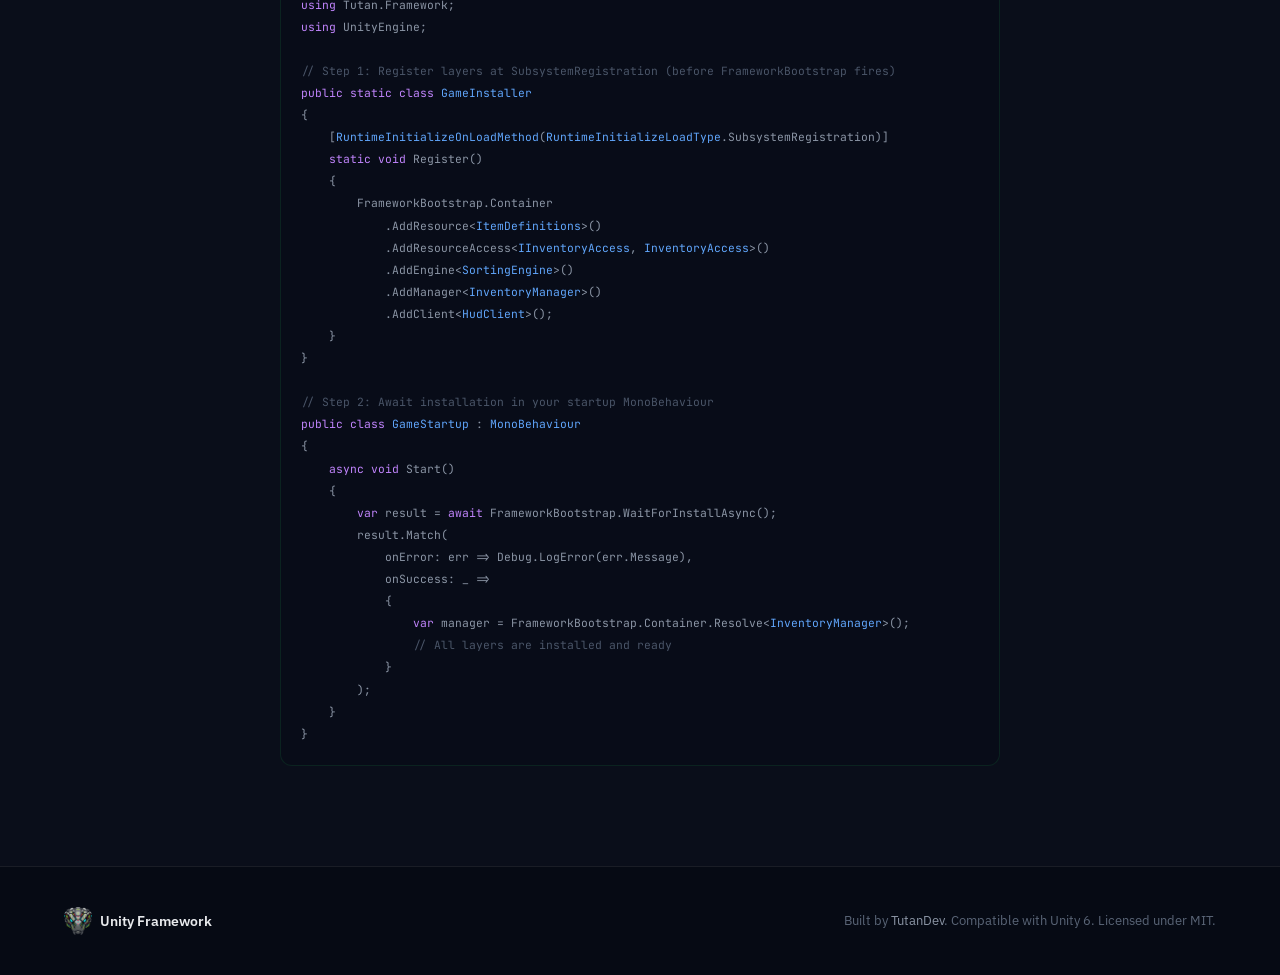
==== commit 4175f2c0: "update docs to include framework glue" ====
--- a/index.html
+++ b/index.html
@@ -28,6 +28,7 @@
         <a href="#architecture" class="nav-link">Architecture</a>
         <a href="#functional" class="nav-link">Functional</a>
         <a href="#utilities" class="nav-link">Utilities</a>
+        <a href="#framework" class="nav-link">Framework</a>
       </div>
       <button class="nav-toggle" id="nav-toggle" aria-label="Toggle navigation menu" aria-expanded="false">
         <span></span><span></span><span></span>
@@ -45,8 +46,8 @@
         <span class="hero-title-accent">The Right Way</span>
       </h1>
       <p class="hero-subtitle">
-        Three packages implementing volatility-based architecture for professional Unity development.
-        Structure, safety, and services — all in one framework.
+        Four packages implementing volatility-based architecture for professional Unity development.
+        Structure, safety, services, and a meta-package that glues them together.
       </p>
       <div class="hero-actions">
         <a href="#architecture" class="btn btn--primary">Explore Packages</a>
@@ -64,6 +65,10 @@
           <span class="hero-package-dot" aria-hidden="true"></span>
           Utilities
         </a>
+        <a href="#framework" class="hero-package hero-package--framework">
+          <span class="hero-package-dot" aria-hidden="true"></span>
+          Framework
+        </a>
       </div>
     </div>
   </header>
@@ -327,6 +332,101 @@
     </div>
   </section>
 
+  <!-- Framework Meta-Package -->
+  <section class="package package--alt" id="framework">
+    <div class="container">
+      <div class="package-header">
+        <span class="package-label package-label--framework">com.tutan.framework</span>
+        <h2 class="package-title">Framework</h2>
+        <p class="package-desc">
+          The glue that ties everything together. Install one package, get Architecture, Functional, and Utilities — bootstrapped in the right order with a lightweight DI container.
+        </p>
+      </div>
+
+      <div class="feature-list" style="max-width:720px;margin:0 auto">
+        <div class="feature">
+          <div class="feature-icon feature-icon--func" aria-hidden="true">
+            <svg width="24" height="24" viewBox="0 0 24 24" fill="none" stroke="currentColor" stroke-width="2" stroke-linecap="round" stroke-linejoin="round"><path d="M12 2L2 7l10 5 10-5-10-5z"/><path d="M2 17l10 5 10-5"/><path d="M2 12l10 5 10-5"/></svg>
+          </div>
+          <div>
+            <h3 class="feature-name">FrameworkBootstrap</h3>
+            <p class="feature-desc">A single <code>[RuntimeInitializeOnLoadMethod]</code> entry point initializes Utilities first (synchronous), then installs architecture layers via the container (async) — all before the first scene loads.</p>
+          </div>
+        </div>
+        <div class="feature">
+          <div class="feature-icon feature-icon--func" aria-hidden="true">
+            <svg width="24" height="24" viewBox="0 0 24 24" fill="none" stroke="currentColor" stroke-width="2" stroke-linecap="round" stroke-linejoin="round"><rect x="3" y="3" width="7" height="7"/><rect x="14" y="3" width="7" height="7"/><rect x="3" y="14" width="7" height="7"/><rect x="14" y="14" width="7" height="7"/></svg>
+          </div>
+          <div>
+            <h3 class="feature-name">FrameworkContainer</h3>
+            <p class="feature-desc">Lightweight DI container. Register layers with <code>AddManager&lt;T&gt;()</code>, <code>AddEngine&lt;T&gt;()</code>, etc. The container resolves constructor dependencies automatically and installs layers bottom-up (Resource → Client).</p>
+          </div>
+        </div>
+        <div class="feature">
+          <div class="feature-icon feature-icon--func" aria-hidden="true">
+            <svg width="24" height="24" viewBox="0 0 24 24" fill="none" stroke="currentColor" stroke-width="2" stroke-linecap="round" stroke-linejoin="round"><path d="M22 11.08V12a10 10 0 11-5.93-9.14"/><polyline points="22 4 12 14.01 9 11.01"/></svg>
+          </div>
+          <div>
+            <h3 class="feature-name">Lifecycle Management</h3>
+            <p class="feature-desc">Each layer type implements <code>InstallAsync()</code> and <code>Remove()</code> via its layer interface (<code>IManager</code>, <code>IEngine</code>, etc.). The container calls them in the correct order and tears down in reverse.</p>
+          </div>
+        </div>
+        <div class="feature">
+          <div class="feature-icon feature-icon--func" aria-hidden="true">
+            <svg width="24" height="24" viewBox="0 0 24 24" fill="none" stroke="currentColor" stroke-width="2" stroke-linecap="round" stroke-linejoin="round"><circle cx="12" cy="12" r="10"/><polyline points="12 6 12 12 16 14"/></svg>
+          </div>
+          <div>
+            <h3 class="feature-name">Startup Await</h3>
+            <p class="feature-desc">Call <code>await FrameworkBootstrap.WaitForInstallAsync()</code> in your first MonoBehaviour to confirm all layers are ready before resolving dependencies.</p>
+          </div>
+        </div>
+      </div>
+
+      <div class="code-card code-card--func" style="max-width:720px;margin:36px auto 0">
+        <div class="code-card-header">
+          <span class="code-card-dot" aria-hidden="true"></span>
+          <span class="code-card-dot" aria-hidden="true"></span>
+          <span class="code-card-dot" aria-hidden="true"></span>
+          <span class="code-card-file">GameInstaller.cs</span>
+        </div>
+<pre class="code-block"><code><span class="kw">using</span> Tutan.Framework;
+<span class="kw">using</span> UnityEngine;
+
+<span class="cmt">// Step 1: Register layers at SubsystemRegistration (before FrameworkBootstrap fires)</span>
+<span class="kw">public static class</span> <span class="type">GameInstaller</span>
+{
+    [<span class="type">RuntimeInitializeOnLoadMethod</span>(<span class="type">RuntimeInitializeLoadType</span>.SubsystemRegistration)]
+    <span class="kw">static void</span> Register()
+    {
+        FrameworkBootstrap.Container
+            .AddResource&lt;<span class="type">ItemDefinitions</span>&gt;()
+            .AddResourceAccess&lt;<span class="type">IInventoryAccess</span>, <span class="type">InventoryAccess</span>&gt;()
+            .AddEngine&lt;<span class="type">SortingEngine</span>&gt;()
+            .AddManager&lt;<span class="type">InventoryManager</span>&gt;()
+            .AddClient&lt;<span class="type">HudClient</span>&gt;();
+    }
+}
+
+<span class="cmt">// Step 2: Await installation in your startup MonoBehaviour</span>
+<span class="kw">public class</span> <span class="type">GameStartup</span> : <span class="type">MonoBehaviour</span>
+{
+    <span class="kw">async void</span> Start()
+    {
+        <span class="kw">var</span> result = <span class="kw">await</span> FrameworkBootstrap.WaitForInstallAsync();
+        result.Match(
+            onError: err => Debug.LogError(err.Message),
+            onSuccess: _ =>
+            {
+                <span class="kw">var</span> manager = FrameworkBootstrap.Container.Resolve&lt;<span class="type">InventoryManager</span>&gt;();
+                <span class="cmt">// All layers are installed and ready</span>
+            }
+        );
+    }
+}</code></pre>
+      </div>
+    </div>
+  </section>
+
   <!-- Footer -->
   <footer class="footer">
     <div class="container footer-inner">
